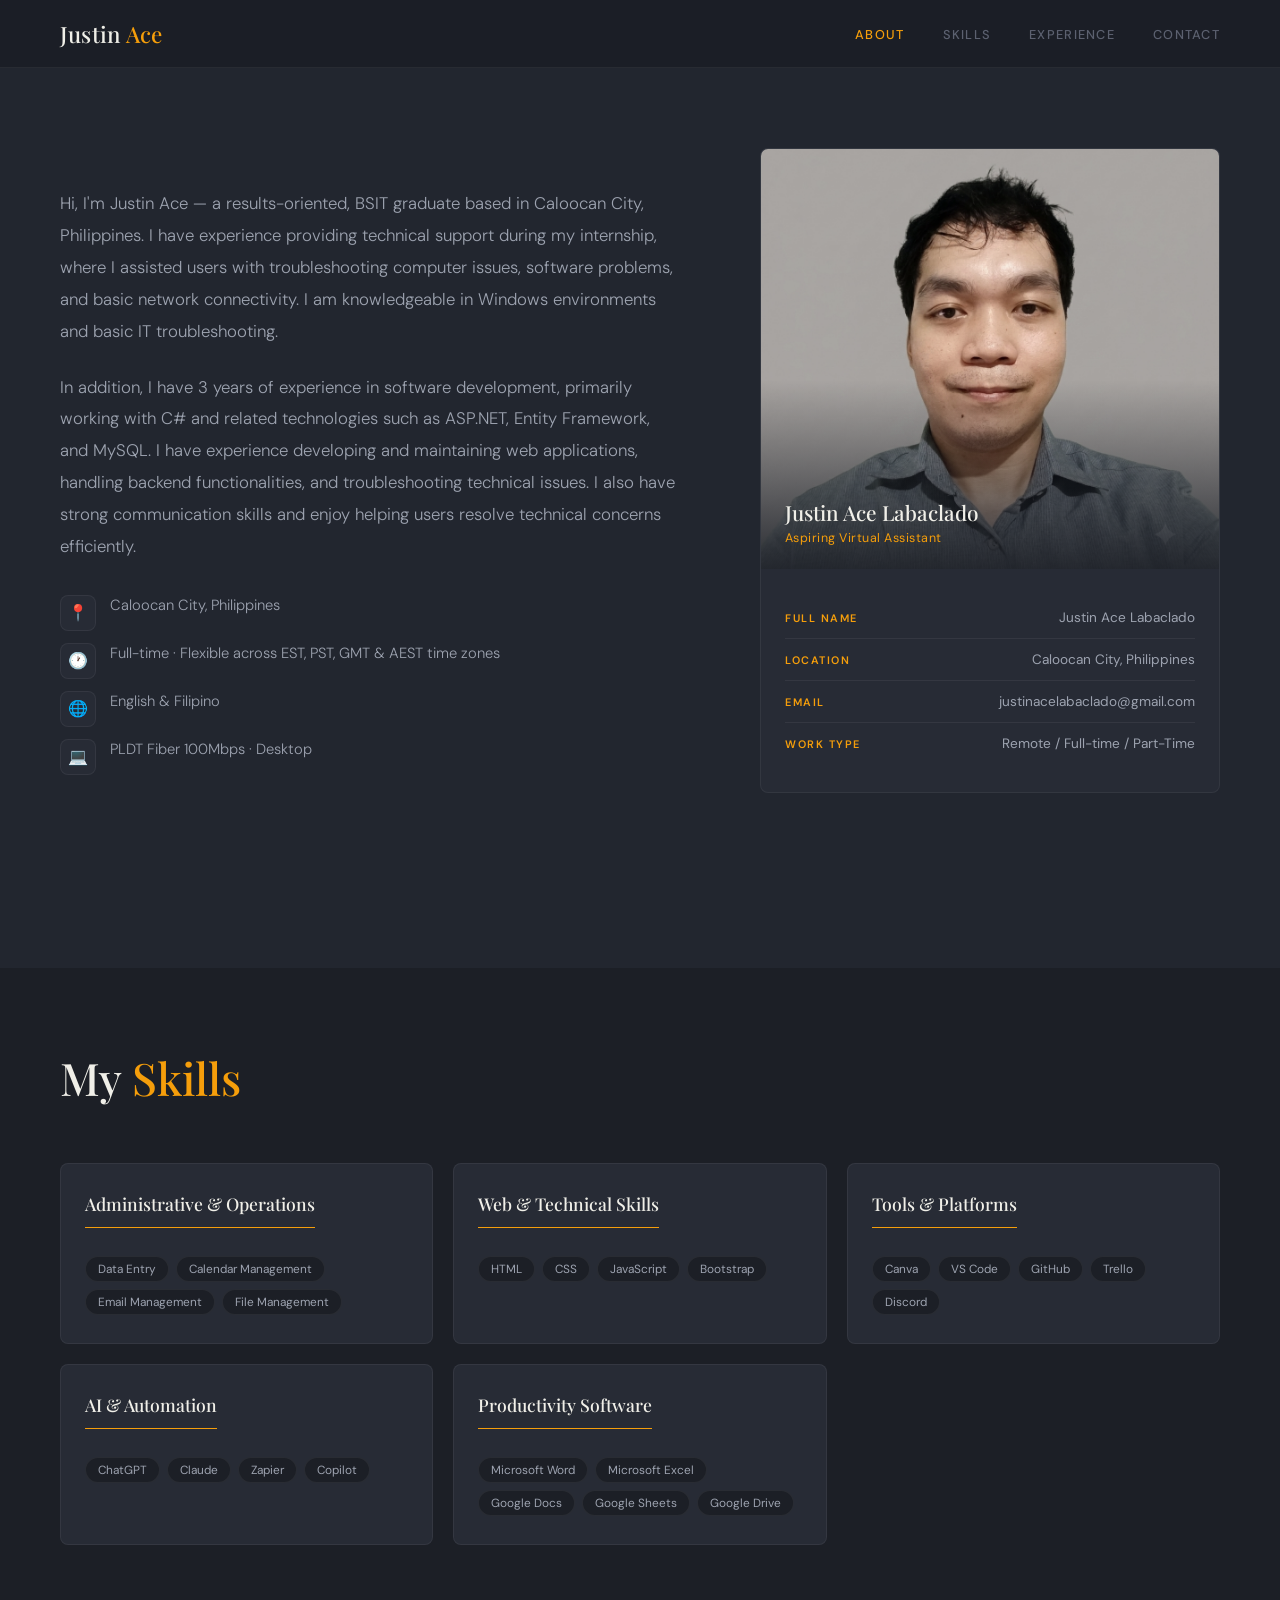
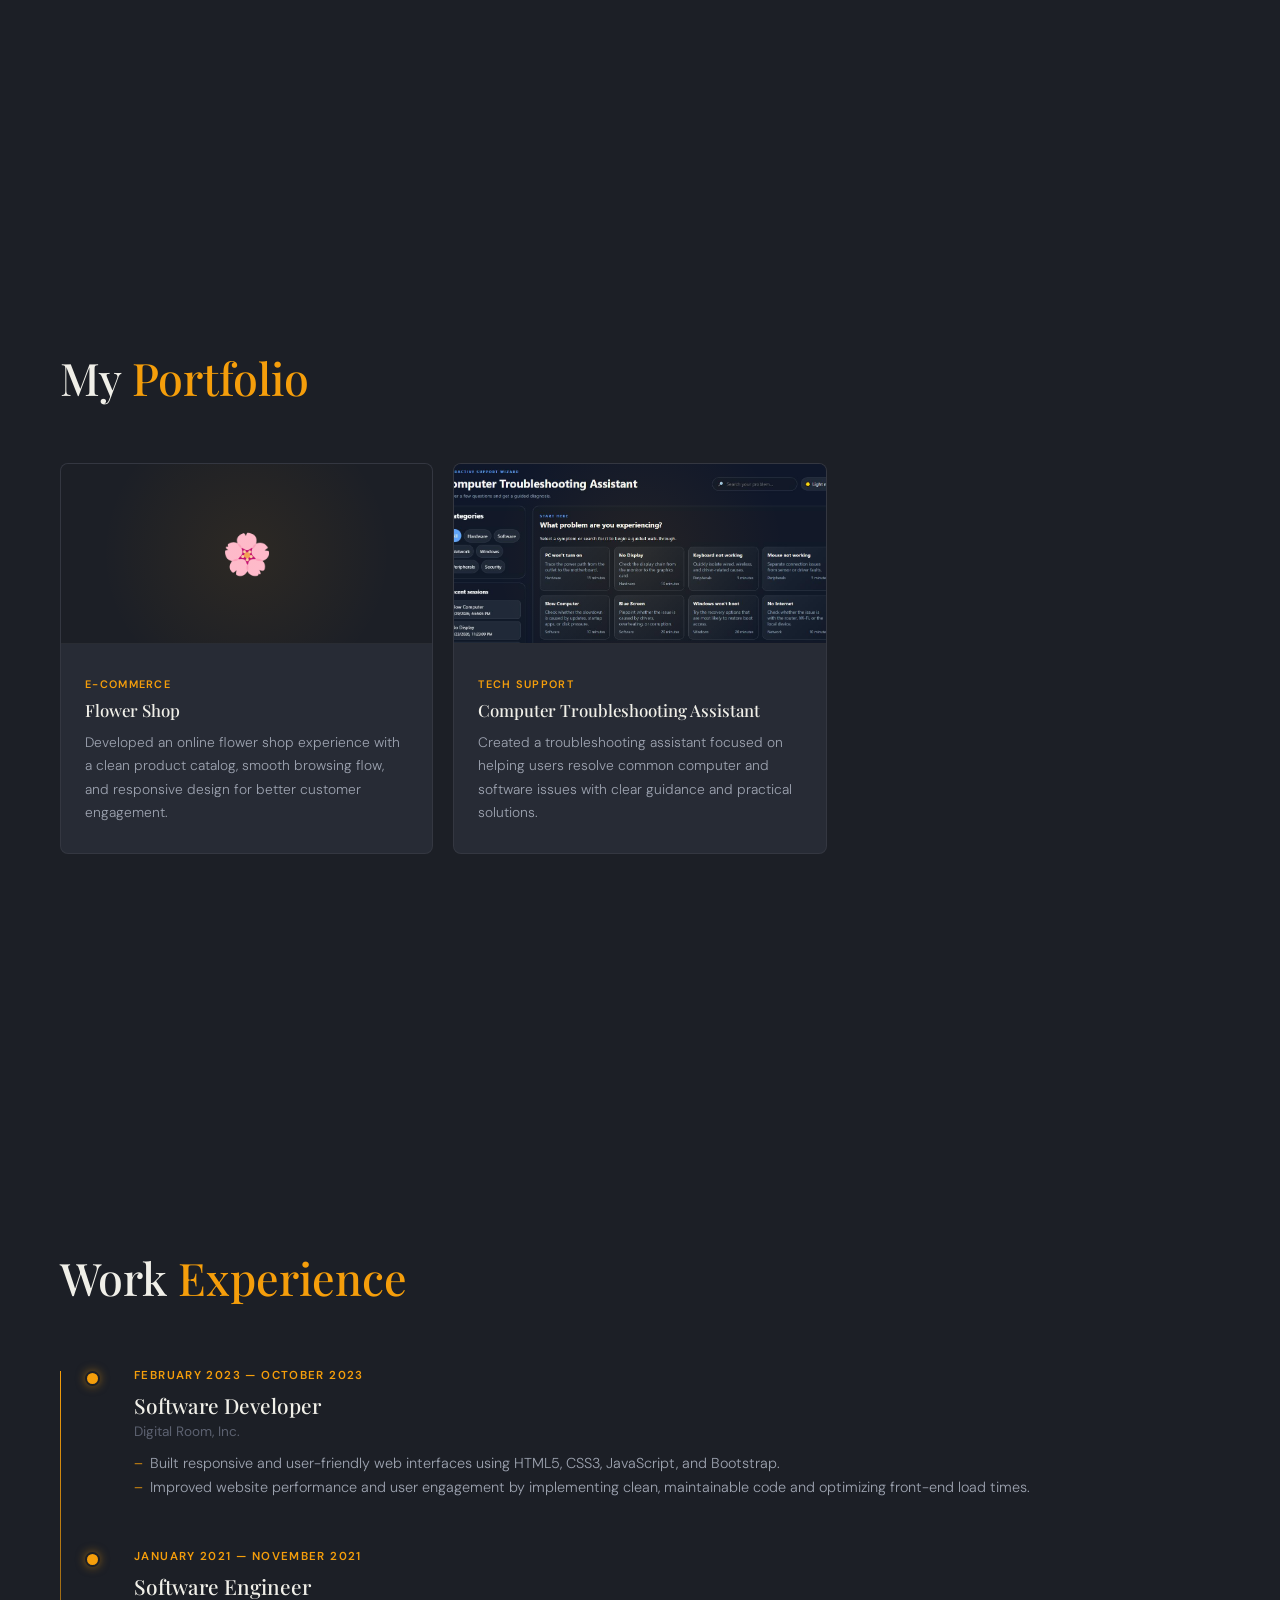
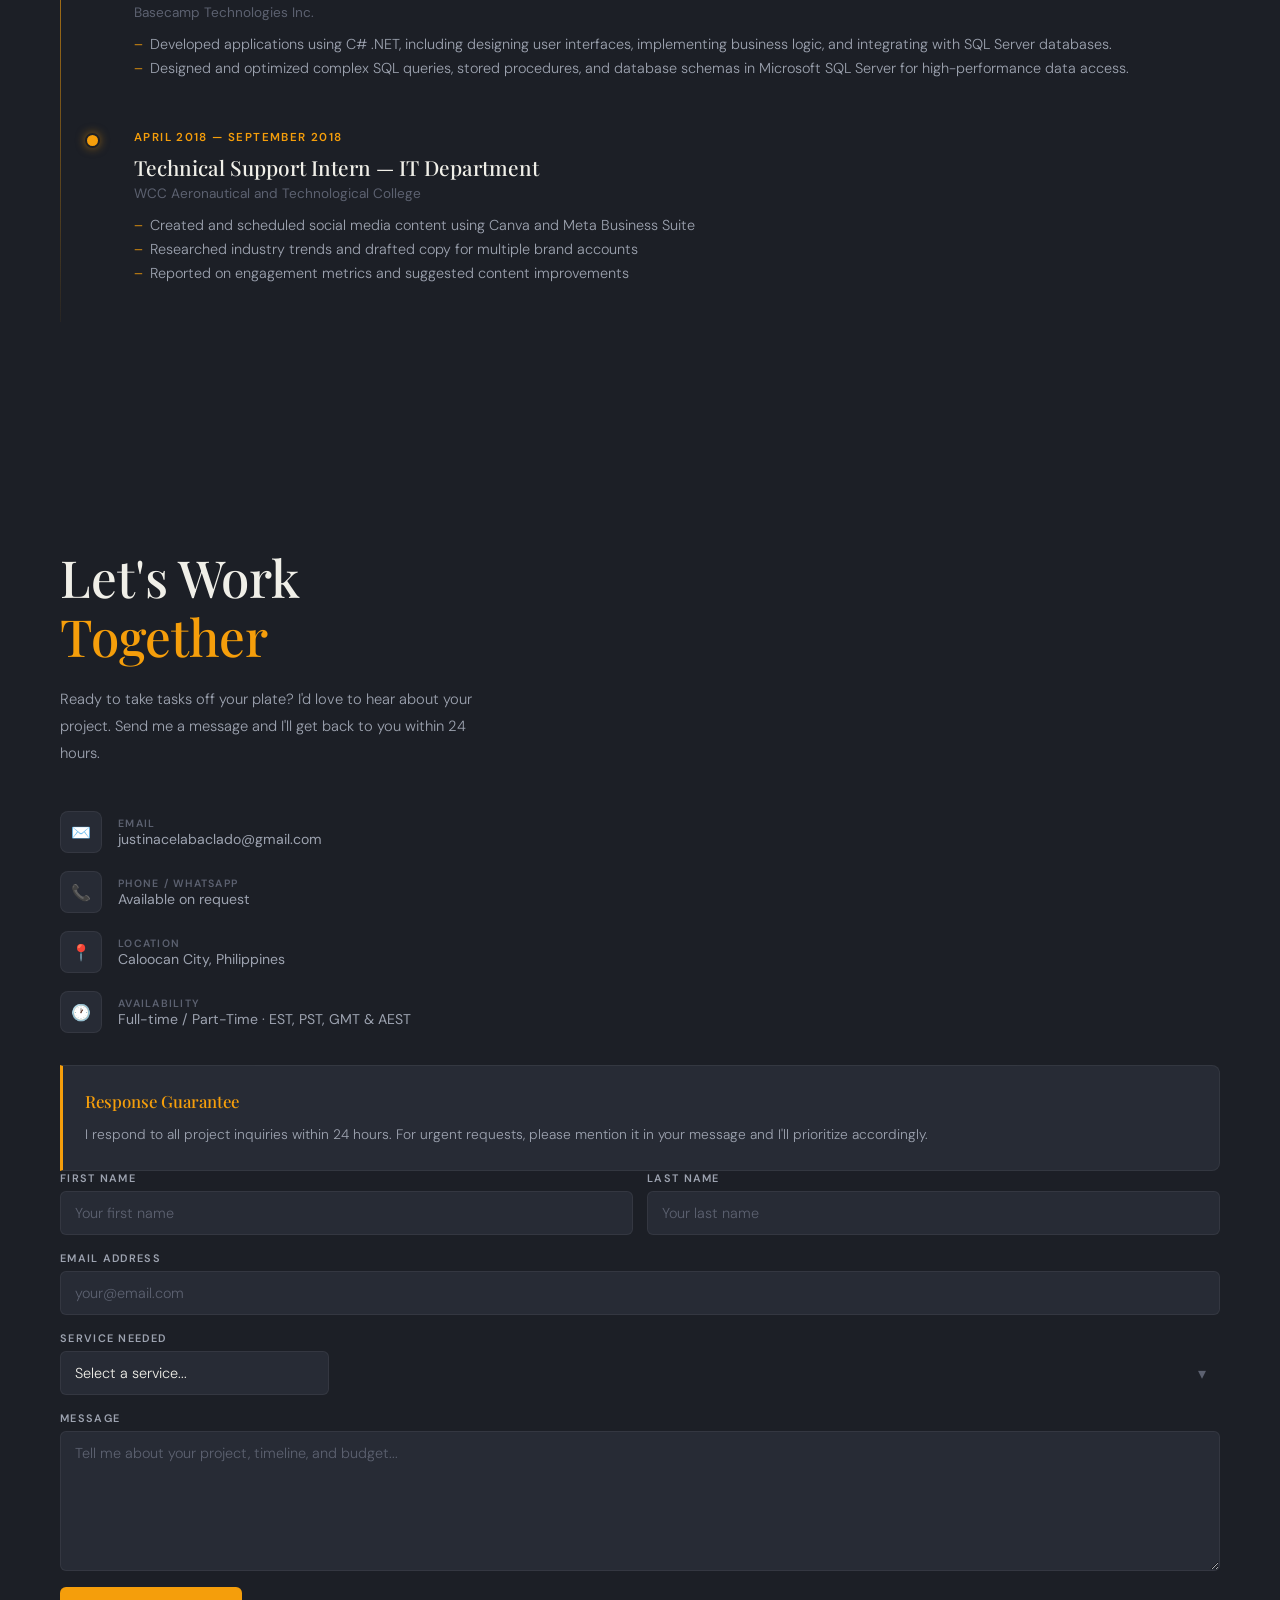
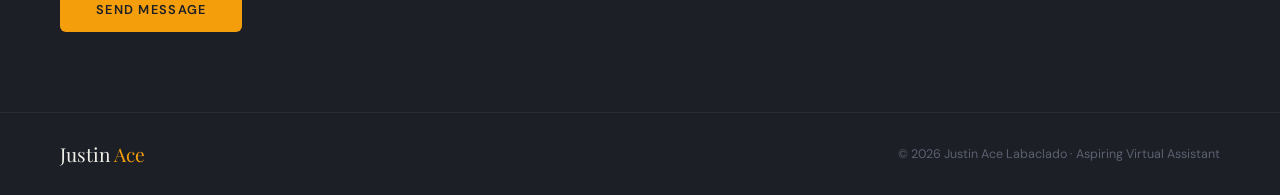
==== index.html @ ae2eb675 "Update portfolio links in index.html" ====
<!DOCTYPE html>
<html lang="en">
<head>
<meta charset="UTF-8">
<meta name="viewport" content="width=device-width, initial-scale=1.0">
<title>Justin Ace Labaclado — Aspiring Virtual Assistant</title>
<link href="https://fonts.googleapis.com/css2?family=DM+Sans:wght@300;400;500;600&family=Playfair+Display:wght@400;500;600&display=swap" rel="stylesheet">
  <link rel="stylesheet" href="assets/css/variables.css">
  <link rel="stylesheet" href="assets/css/base.css">
  <link rel="stylesheet" href="assets/css/layout.css">
  <link rel="stylesheet" href="assets/css/components.css">
  <link rel="stylesheet" href="assets/css/utilities.css">
  <link rel="icon" type="image/png" href="assets/images/favicon.png">
</head>
<body>

<!-- NAV -->
<nav>
  <a class="nav-logo" href="#about">Justin <span>Ace</span></a>
  <ul class="nav-links">
    <li><a href="#about" class="active">About</a></li>
    <li><a href="#skills">Skills</a></li>
    <!--<li><a href="#portfolio">Portfolio</a></li>-->
    <li><a href="#experience">Experience</a></li>
    <li><a href="#contact">Contact</a></li>
  </ul>
</nav>

<!-- ABOUT -->
<section id="about">
  <div class="about-text">
    <p class="fade-up">Hi, I'm Justin Ace — a results-oriented, BSIT graduate based in Caloocan City, Philippines. I have experience providing technical support during my internship, where I assisted users with troubleshooting computer issues, software problems, and basic network connectivity. I am knowledgeable in Windows environments and basic IT troubleshooting.</p>
    <p class="fade-up">In addition, I have 3 years of experience in software development, primarily working with C# and related technologies such as ASP.NET, Entity Framework, and MySQL. I have experience developing and maintaining web applications, handling backend functionalities, and troubleshooting technical issues. I also have strong communication skills and enjoy helping users resolve technical concerns efficiently.</p>
    <ul class="about-bullets fade-up">
      <li>
        <span class="bullet-icon">📍</span>
        <span>Caloocan City, Philippines</span>
      </li>
      <li>
        <span class="bullet-icon">🕐</span>
        <span>Full-time · Flexible across EST, PST, GMT & AEST time zones</span>
      </li>
      <li>
        <span class="bullet-icon">🌐</span>
        <span>English & Filipino</span>
      </li>
      <li>
        <span class="bullet-icon">💻</span>
        <span>PLDT Fiber 100Mbps · Desktop</span>
      </li>
    </ul>
  </div>

  <div class="about-right fade-up">
    <div class="profile-card">
      <img src="./assets/images/justin_pfp.png" alt="Justin Ace Labaclado" />
      <div class="profile-card-label">
        <h3>Justin Ace Labaclado</h3>
        <span>Aspiring Virtual Assistant</span>
      </div>
    </div>
    <div class="info-card">
      <div class="info-row">
        <span class="info-label">Full Name</span>
        <span class="info-value">Justin Ace Labaclado</span>
      </div>
      <div class="info-row">
        <span class="info-label">Location</span>
        <span class="info-value">Caloocan City, Philippines</span>
      </div>
      <div class="info-row">
        <span class="info-label">Email</span>
        <span class="info-value">justinacelabaclado@gmail.com</span>
      </div>
      <!--
      <div class="info-row">
        <span class="info-label">LinkedIn</span>
        <span class="info-value">linkedin.com/in/justin-ace-labaclado-62a971202</span>
      </div>
      -->
      <div class="info-row">
        <span class="info-label">Work Type</span>
        <span class="info-value">Remote / Full-time / Part-Time</span>
      </div>
    </div>
  </div>
</section>

<!-- SKILLS -->
<section id="skills">
  <h2 class="section-title">My <span>Skills</span></h2>
  <div class="skills-grid">
    <div class="skill-card">
      <h4>Administrative & Operations</h4>
      <div class="skill-tags">
        <span class="skill-tag">Data Entry</span>
        <span class="skill-tag">Calendar Management</span>
        <span class="skill-tag">Email Management</span>
        <span class="skill-tag">File Management</span>
      </div>
    </div>
    <div class="skill-card">
      <h4>Web & Technical Skills</h4>
      <div class="skill-tags">
        <span class="skill-tag">HTML</span>
        <span class="skill-tag">CSS</span>
        <span class="skill-tag">JavaScript</span>
        <span class="skill-tag">Bootstrap</span>
      </div>
    </div>
    <div class="skill-card">
      <h4>Tools & Platforms</h4>
      <div class="skill-tags">
        <span class="skill-tag">Canva</span>
        <span class="skill-tag">VS Code</span>
        <span class="skill-tag">GitHub</span>
        <span class="skill-tag">Trello</span>
        <span class="skill-tag">Discord</span>
      </div>
    </div>
    <div class="skill-card">
      <h4>AI & Automation</h4>
      <div class="skill-tags">
        <span class="skill-tag">ChatGPT</span>
        <span class="skill-tag">Claude</span>
        <span class="skill-tag">Zapier</span>
        <span class="skill-tag">Copilot</span>
      </div>
    </div>
    <div class="skill-card">
      <h4>Productivity Software</h4>
      <div class="skill-tags">
        <span class="skill-tag">Microsoft Word</span>
        <span class="skill-tag">Microsoft Excel</span>
        <span class="skill-tag">Google Docs</span>
        <span class="skill-tag">Google Sheets</span>
        <span class="skill-tag">Google Drive</span>
      </div>
    </div>
    <!--
    <div class="skill-card">
      <h4>Communication</h4>
      <div class="skill-tags">
        <span class="skill-tag">English (Fluent)</span>
        <span class="skill-tag">Filipino (Native)</span>
        <span class="skill-tag">Cross-timezone Coordination</span>
        <span class="skill-tag">Client Relations</span>
      </div>
    </div>
    <div class="skill-card">
      <h4>Project Support</h4>
      <div class="skill-tags">
        <span class="skill-tag">Task Management</span>
        <span class="skill-tag">Research</span>
        <span class="skill-tag">Report Preparation</span>
        <span class="skill-tag">Process Documentation</span>
      </div>
    </div>
    -->
  </div>
</section>

<section id="portfolio">
  <h2 class="section-title">My <span>Portfolio</span></h2>
  <div class="portfolio-grid">
    <a href="https://bloomstudio.netlify.app/" style="text-decoration: none; color: inherit; display: block;">
      <div class="portfolio-card">
        <div class="portfolio-img">🌸</div>
        <div class="portfolio-body">
          <div class="portfolio-tag">E-commerce</div>
          <h4>Flower Shop</h4>
          <p>Developed an online flower shop experience with a clean product catalog, smooth browsing flow, and responsive design for better customer engagement.</p>
        </div>
      </div>
    </a>
    <a href="https://techsupportwizard.netlify.app/" style="text-decoration: none; color: inherit; display: block;">
      <div class="portfolio-card">
        <div class="portfolio-img">
          <img src="./assets/images/techsuppwizard_img.JPG" alt="Computer Troubleshooting Assistant preview" />
        </div>
        <div class="portfolio-body">
          <div class="portfolio-tag">Tech Support</div>
          <h4>Computer Troubleshooting Assistant</h4>
          <p>Created a troubleshooting assistant focused on helping users resolve common computer and software issues with clear guidance and practical solutions.</p>
        </div>
      </div>
    </a>
  </div>
</section>

<!-- EXPERIENCE -->
<section id="experience">
  <h2 class="section-title">Work <span>Experience</span></h2>
  <div class="timeline">
    <div class="timeline-item">
      <div class="timeline-date">February 2023 — October 2023</div>
      <h3>Software Developer</h3>
      <div class="timeline-company">Digital Room, Inc.</div>
      <ul>
        <li>Built responsive and user-friendly web interfaces using HTML5, CSS3, JavaScript, and Bootstrap.</li>
        <li>Improved website performance and user engagement by implementing clean, maintainable code and optimizing front-end load times. </li>
      </ul>
    </div>
    <div class="timeline-item">
      <div class="timeline-date">January 2021 — November 2021</div>
      <h3>Software Engineer</h3>
      <div class="timeline-company">Basecamp Technologies Inc.</div>
      <ul>
        <li>Developed applications using C# .NET, including designing user interfaces, implementing business logic, and integrating with SQL Server databases. </li>
        <li>Designed and optimized complex SQL queries, stored procedures, and database schemas in Microsoft SQL Server for high-performance data access.</li>
      </ul>
    </div>
    <div class="timeline-item">
      <div class="timeline-date">April 2018 — September 2018</div>
      <h3>Technical Support Intern — IT Department</h3>
      <div class="timeline-company">WCC Aeronautical and Technological College</div>
      <ul>
        <li>Created and scheduled social media content using Canva and Meta Business Suite</li>
        <li>Researched industry trends and drafted copy for multiple brand accounts</li>
        <li>Reported on engagement metrics and suggested content improvements</li>
      </ul>
    </div>
  </div>
</section>

<!-- CONTACT -->
<section id="contact">
  <div class="contact-layout">
    <div>
      <h2 class="contact-title">Let's Work<br><span>Together</span></h2>
      <p class="contact-subtitle">Ready to take tasks off your plate? I'd love to hear about your project. Send me a message and I'll get back to you within 24 hours.</p>

      <div class="contact-info-list">
        <div class="contact-info-item">
          <div class="contact-icon">✉️</div>
          <div>
            <div class="ci-label">Email</div>
            <div class="ci-value">justinacelabaclado@gmail.com</div>
          </div>
        </div>
        <div class="contact-info-item">
          <div class="contact-icon">📞</div>
          <div>
            <div class="ci-label">Phone / WhatsApp</div>
            <div class="ci-value">Available on request</div>
          </div>
        </div>
        <div class="contact-info-item">
          <div class="contact-icon">📍</div>
          <div>
            <div class="ci-label">Location</div>
            <div class="ci-value">Caloocan City, Philippines</div>
          </div>
        </div>
        <div class="contact-info-item">
          <div class="contact-icon">🕐</div>
          <div>
            <div class="ci-label">Availability</div>
            <div class="ci-value">Full-time / Part-Time · EST, PST, GMT & AEST</div>
          </div>
        </div>
        <!-- 
        <div class="contact-info-item">
          <div class="contact-icon">💼</div>
          <div>
            <div class="ci-label">LinkedIn</div>
            <div class="ci-value">linkedin.com/in/justin-ace-labaclado-62a971202</div>
          </div>
        </div>
        -->
      </div>

      <div class="guarantee-box">
        <h4>Response Guarantee</h4>
        <p>I respond to all project inquiries within 24 hours. For urgent requests, please mention it in your message and I'll prioritize accordingly.</p>
      </div>
    </div>

    <div class="contact-form">
      <div class="form-row">
        <div class="form-group">
          <label>First Name</label>
          <input type="text" placeholder="Your first name">
        </div>
        <div class="form-group">
          <label>Last Name</label>
          <input type="text" placeholder="Your last name">
        </div>
      </div>
      <div class="form-group">
        <label>Email Address</label>
        <input type="email" placeholder="your@email.com">
      </div>
      <div class="form-group">
        <label>Service Needed</label>
        <div class="select-wrap">
          <select>
            <option value="">Select a service...</option>
            <option>Calendar & Scheduling Management</option>
            <option>Email & Inbox Management</option>
            <option>Social Media Management</option>
            <option>Workflow Automation</option>
            <option>CRM Management</option>
            <option>General Virtual Assistance</option>
          </select>
        </div>
      </div>
      <div class="form-group">
        <label>Message</label>
        <textarea placeholder="Tell me about your project, timeline, and budget..."></textarea>
      </div>
      <button class="btn-send">Send Message</button>
    </div>
  </div>
</section>

<footer>
  <span class="logo">Justin <span>Ace</span></span>
  <p>© 2026 Justin Ace Labaclado · Aspiring Virtual Assistant</p>
</footer>

<script>
  // Active nav highlight on scroll
  const sections = document.querySelectorAll('section');
  const navLinks = document.querySelectorAll('.nav-links a');

  window.addEventListener('scroll', () => {
    let current = '';
    sections.forEach(s => {
      if (window.scrollY >= s.offsetTop - 100) current = s.getAttribute('id');
    });
    navLinks.forEach(a => {
      a.classList.remove('active');
      if (a.getAttribute('href') === '#' + current) a.classList.add('active');
    });
  });
</script>

</body>
</html>
---- assets/css/variables.css ----
:root {
  --bg-deep:    #1c1f26;
  --bg-mid:     #22262f;
  --bg-card:    #272b35;
  --bg-card2:   #2d3240;
  --slate:      #3a3f4e;
  --amber:      #f59e0b;
  --amber-dim:  #d97706;
  --amber-soft: rgba(245,158,11,0.12);
  --amber-glow: rgba(245,158,11,0.08);
  --text-white: #f0efe8;
  --text-mid:   #9da3b0;
  --text-light: #5c6170;
  --border:     rgba(245,158,11,0.14);
  --border-mid: rgba(255,255,255,0.06);
}
---- assets/css/base.css ----
* { margin: 0; padding: 0; box-sizing: border-box; }
html { scroll-behavior: smooth; }

body {
  font-family: 'DM Sans', sans-serif;
  background: var(--bg-deep);
  color: var(--text-white);
  overflow-x: hidden;
}

/* subtle noise texture */
body::before {
  content: '';
  position: fixed; inset: 0;
  background-image: url("data:image/svg+xml,%3Csvg viewBox='0 0 200 200' xmlns='http://www.w3.org/2000/svg'%3E%3Cfilter id='n'%3E%3CfeTurbulence type='fractalNoise' baseFrequency='0.9' numOctaves='4' stitchTiles='stitch'/%3E%3C/filter%3E%3Crect width='100%25' height='100%25' filter='url(%23n)' opacity='0.03'/%3E%3C/svg%3E");
  pointer-events: none; z-index: 0; opacity: 0.4;
}

section, nav, footer { position: relative; z-index: 1; }

/* global section spacing */
section { min-height: 100vh; padding: 80px 60px; }

@media (max-width: 900px) {
  section { padding: 60px 24px; }
}
---- assets/css/layout.css ----
/* NAV */
nav {
  background: rgba(28,31,38,0.95);
  backdrop-filter: blur(20px);
  border-bottom: 1px solid var(--border-mid);
  padding: 0 60px;
  display: flex; align-items: center; justify-content: space-between;
  height: 68px; position: sticky; top: 0; z-index: 100;
}

.nav-logo {
  font-family: 'Playfair Display', serif;
  font-size: 1.4rem; font-weight: 500;
  color: var(--text-white);
  letter-spacing: 0.01em;
  text-decoration: none;
}

.nav-logo span { color: var(--amber); }

.nav-links { display: flex; gap: 38px; list-style: none; }

.nav-links a {
  font-family: 'DM Sans', sans-serif;
  font-size: 0.8rem; font-weight: 500;
  letter-spacing: 0.1em; text-transform: uppercase;
  color: var(--text-light); text-decoration: none;
  transition: color 0.2s;
}

.nav-links a:hover, .nav-links a.active { color: var(--amber); }

/* Section-level layouts */
#about {
  display: grid; grid-template-columns: 1fr 460px;
  gap: 80px; align-items: start;
  background: var(--bg-mid);
}

.skills-grid { display: grid; grid-template-columns: repeat(3, 1fr); gap: 20px; }
.portfolio-grid { display: grid; grid-template-columns: repeat(3, 1fr); gap: 20px; }

/* responsive layout tweaks */
@media (max-width: 900px) {
  nav { padding: 0 24px; }
  #about { grid-template-columns: 1fr; }
  .skills-grid, .portfolio-grid { grid-template-columns: 1fr 1fr; }
  .contact-layout { grid-template-columns: 1fr; gap: 48px; }
}
---- assets/css/components.css ----
/* Typography & titles */
.section-title {
  font-family: 'Playfair Display', serif;
  font-size: 2.8rem; font-weight: 500;
  color: var(--text-white); margin-bottom: 56px;
}

.section-title span { color: var(--amber); }

/* ABOUT */
.about-text { padding-top: 40px; }

.about-text p {
  font-size: 1.05rem; line-height: 1.9;
  color: var(--text-mid); margin-bottom: 24px; font-weight: 300;
}

.about-bullets {
  list-style: none; margin-top: 32px;
  display: flex; flex-direction: column; gap: 12px;
}

.about-bullets li {
  display: flex; align-items: flex-start; gap: 14px;
  font-size: 0.92rem; color: var(--text-mid); font-weight: 300;
}

.bullet-icon {
  width: 36px; height: 36px; flex-shrink: 0;
  background: var(--bg-card); border: 1px solid var(--border-mid);
  border-radius: 8px;
  display: flex; align-items: center; justify-content: center; font-size: 1rem;
}

/* Profile card */
.profile-card {
  background: var(--bg-card); border: 1px solid var(--border-mid);
  border-bottom: none; border-radius: 8px 8px 0 0;
  overflow: hidden; position: relative;
}

.profile-card img {
  width: 100%; height: 420px; object-fit: cover; display: block;
  filter: grayscale(15%) saturate(0.9);
}

.profile-card::after {
  content: ''; position: absolute; inset: 0;
  background: linear-gradient(180deg, transparent 55%, rgba(28,31,38,0.9) 100%);
  pointer-events: none;
}

.profile-card-label {
  position: absolute; bottom: 0; left: 0; right: 0;
  padding: 22px 24px; z-index: 2;
}

.profile-card-label h3 {
  font-family: 'Playfair Display', serif;
  font-size: 1.3rem; font-weight: 500; color: var(--text-white);
}

.profile-card-label span {
  font-size: 0.78rem; color: var(--amber); font-weight: 400; letter-spacing: 0.04em;
}

.info-card {
  background: var(--bg-card); padding: 28px 24px;
  border: 1px solid var(--border-mid); border-top: none;
  border-radius: 0 0 8px 8px;
}

.info-row {
  display: flex; justify-content: space-between; align-items: center;
  padding: 12px 0; border-bottom: 1px solid var(--border-mid); gap: 20px;
}

.info-row:last-child { border-bottom: none; }

.info-label {
  font-size: 0.68rem; font-weight: 600;
  letter-spacing: 0.14em; text-transform: uppercase;
  color: var(--amber); min-width: 90px;
}

.info-value {
  font-size: 0.85rem; color: var(--text-mid);
  font-weight: 400; text-align: right;
}

/* SKILLS */
.skill-card {
  background: var(--bg-card); border: 1px solid var(--border-mid);
  padding: 28px 24px; border-radius: 8px;
  transition: transform 0.25s, box-shadow 0.25s, border-color 0.25s;
}

.skill-card:hover {
  transform: translateY(-5px);
  box-shadow: 0 16px 48px rgba(0,0,0,0.3), 0 0 0 1px rgba(245,158,11,0.2);
  border-color: rgba(245,158,11,0.25);
}

.skill-card h4 {
  font-family: 'Playfair Display', serif;
  font-size: 1.1rem; font-weight: 500;
  color: var(--text-white);
  margin-bottom: 14px; padding-bottom: 12px;
  border-bottom: 1px solid var(--amber); display: inline-block;
}

.skill-tags { display: flex; flex-wrap: wrap; gap: 7px; margin-top: 14px; }

.skill-tag {
  font-size: 0.74rem; background: var(--bg-deep);
  color: var(--text-mid); border: 1px solid var(--border-mid);
  padding: 4px 12px; border-radius: 20px;
  font-weight: 400; transition: border-color 0.2s, color 0.2s;
}

.skill-card:hover .skill-tag { border-color: rgba(245,158,11,0.18); color: var(--text-white); }

/* PORTFOLIO */
.portfolio-card {
  background: var(--bg-card); border: 1px solid var(--border-mid);
  border-radius: 8px; overflow: hidden;
  transition: transform 0.25s, box-shadow 0.25s, border-color 0.25s;
}

.portfolio-card:hover {
  transform: translateY(-5px);
  box-shadow: 0 16px 48px rgba(0,0,0,0.3), 0 0 0 1px rgba(245,158,11,0.2);
  border-color: rgba(245,158,11,0.2);
}

.portfolio-img {
  width: 100%; height: 180px; background: var(--bg-deep);
  display: flex; align-items: center; justify-content: center;
  font-size: 2.5rem; border-bottom: 1px solid var(--border-mid);
  position: relative; overflow: hidden;
}

.portfolio-img img {
  width: 100%; height: 100%; object-fit: cover; display: block;
}

.portfolio-img::after {
  content: ''; position: absolute; inset: 0;
  background: radial-gradient(circle at center, var(--amber-glow) 0%, transparent 70%);
}

.portfolio-body { padding: 28px 24px; }

.portfolio-tag {
  font-size: 0.68rem; font-weight: 600;
  letter-spacing: 0.12em; text-transform: uppercase;
  color: var(--amber); margin-bottom: 8px;
}

.portfolio-body h4 {
  font-family: 'Playfair Display', serif;
  font-size: 1.05rem; font-weight: 500;
  color: var(--text-white); margin-bottom: 10px;
}

.portfolio-body p {
  font-size: 0.86rem; color: var(--text-mid); line-height: 1.7; font-weight: 300;
}

/* EXPERIENCE / TIMELINE */
.timeline {
  display: flex; flex-direction: column; gap: 0;
  position: relative; padding-left: 30px;
}

.timeline::before {
  content: ''; position: absolute; left: 0; top: 8px; bottom: 8px;
  width: 1px;
  background: linear-gradient(to bottom, var(--amber), rgba(245,158,11,0.05));
}

.timeline-item { position: relative; padding: 0 0 48px 44px; }

.timeline-item::before {
  content: ''; position: absolute; left: -5px; top: 8px;
  width: 11px; height: 11px; border-radius: 50%;
  background: var(--amber); border: 2px solid var(--bg-deep);
  box-shadow: 0 0 10px rgba(245,158,11,0.5);
}

.timeline-date {
  font-size: 0.72rem; font-weight: 600;
  letter-spacing: 0.12em; text-transform: uppercase;
  color: var(--amber); margin-bottom: 8px;
}

.timeline-item h3 {
  font-family: 'Playfair Display', serif;
  font-size: 1.3rem; font-weight: 500;
  color: var(--text-white); margin-bottom: 4px;
}

.timeline-company {
  font-size: 0.85rem; color: var(--text-light); margin-bottom: 14px;
}

.timeline-item ul { list-style: none; display: flex; flex-direction: column; gap: 6px; }

.timeline-item ul li {
  font-size: 0.9rem; color: var(--text-mid);
  font-weight: 300; padding-left: 16px; position: relative;
}

.timeline-item ul li::before {
  content: '–'; position: absolute; left: 0;
  color: var(--amber); font-size: 0.9rem;
}

/* CONTACT */
.contact-title {
  font-family: 'Playfair Display', serif;
  font-size: 3.2rem; font-weight: 500;
  color: var(--text-white); line-height: 1.15; margin-bottom: 20px;
}

.contact-title span { color: var(--amber); }

.contact-subtitle {
  font-size: 0.92rem; color: var(--text-mid);
  line-height: 1.85; font-weight: 300; margin-bottom: 44px; max-width: 440px;
}

.contact-info-list { display: flex; flex-direction: column; gap: 18px; margin-bottom: 32px; }

.contact-info-item { display: flex; align-items: center; gap: 16px; }

.contact-icon {
  width: 42px; height: 42px; background: var(--bg-card);
  border: 1px solid var(--border-mid); border-radius: 8px;
  display: flex; align-items: center; justify-content: center;
  font-size: 1rem; flex-shrink: 0;
}

.contact-info-item .ci-label {
  font-size: 0.66rem; font-weight: 600;
  letter-spacing: 0.12em; text-transform: uppercase; color: var(--text-light);
}

.contact-info-item .ci-value {
  font-size: 0.88rem; color: var(--text-mid); font-weight: 400;
}

.guarantee-box {
  background: var(--bg-card); border: 1px solid var(--border-mid);
  border-left: 3px solid var(--amber);
  padding: 24px 24px 24px 22px; border-radius: 0 8px 8px 0; margin-top: 8px;
}

.guarantee-box h4 {
  font-family: 'Playfair Display', serif;
  font-size: 1.05rem; font-weight: 500;
  color: var(--amber); margin-bottom: 10px;
}

.guarantee-box p {
  font-size: 0.86rem; color: var(--text-mid); line-height: 1.75; font-weight: 300;
}

/* FORM */
.contact-form { display: flex; flex-direction: column; gap: 16px; }

.form-row { display: grid; grid-template-columns: 1fr 1fr; gap: 14px; }

.form-group { display: flex; flex-direction: column; gap: 6px; }

.form-group label {
  font-size: 0.68rem; font-weight: 600;
  letter-spacing: 0.12em; text-transform: uppercase; color: var(--text-mid);
}

.form-group input,
.form-group select,
.form-group textarea {
  font-family: 'DM Sans', sans-serif;
  font-size: 0.9rem; font-weight: 300;
  color: var(--text-white); background: var(--bg-card);
  border: 1px solid var(--border-mid); border-radius: 6px;
  padding: 12px 14px; outline: none;
  transition: border-color 0.2s, box-shadow 0.2s; appearance: none;
}

.form-group input:focus,
.form-group select:focus,
.form-group textarea:focus {
  border-color: var(--amber);
  box-shadow: 0 0 0 3px var(--amber-soft);
}

.form-group input::placeholder, .form-group textarea::placeholder { color: var(--text-light); }

.form-group select option { background: var(--bg-card); }

.form-group textarea { resize: vertical; min-height: 140px; }

.select-wrap { position: relative; }

.select-wrap::after {
  content: '▾'; position: absolute; right: 14px; top: 50%;
  transform: translateY(-50%); color: var(--text-light); pointer-events: none;
}

.btn-send {
  background: var(--amber); color: var(--bg-deep);
  border: none; padding: 14px 36px;
  font-family: 'DM Sans', sans-serif;
  font-size: 0.8rem; font-weight: 600;
  letter-spacing: 0.1em; text-transform: uppercase;
  cursor: pointer; border-radius: 6px; align-self: flex-start;
  transition: background 0.2s, box-shadow 0.2s;
}

.btn-send:hover {
  background: var(--amber-dim);
  box-shadow: 0 6px 24px rgba(245,158,11,0.3);
}

/* FOOTER */
footer {
  background: var(--bg-deep); border-top: 1px solid var(--border-mid);
  padding: 28px 60px;
  display: flex; justify-content: space-between; align-items: center;
}

footer .logo {
  font-family: 'Playfair Display', serif;
  font-size: 1.2rem; color: var(--text-white);
}

footer .logo span { color: var(--amber); }

footer p { font-size: 0.78rem; color: var(--text-light); }

@media (max-width: 900px) {
  footer { padding: 24px; flex-direction: column; gap: 10px; text-align: center; }
}
---- assets/css/utilities.css ----
/* Small helpers, utilities and animations */
.fade-up { opacity: 0; animation: fadeUp 0.65s ease forwards; }
.fade-up:nth-child(1) { animation-delay: 0.1s; }
.fade-up:nth-child(2) { animation-delay: 0.25s; }
.fade-up:nth-child(3) { animation-delay: 0.4s; }
.fade-up:nth-child(4) { animation-delay: 0.55s; }

@keyframes fadeUp {
  from { opacity: 0; transform: translateY(22px); }
  to   { opacity: 1; transform: translateY(0); }
}

/* utility typography */
.info-label, .portfolio-tag, .timeline-date { display: inline-block; }

/* preserve some small layout utilities that are reused */
.btn { padding: 8px 12px; border-radius: 6px; }
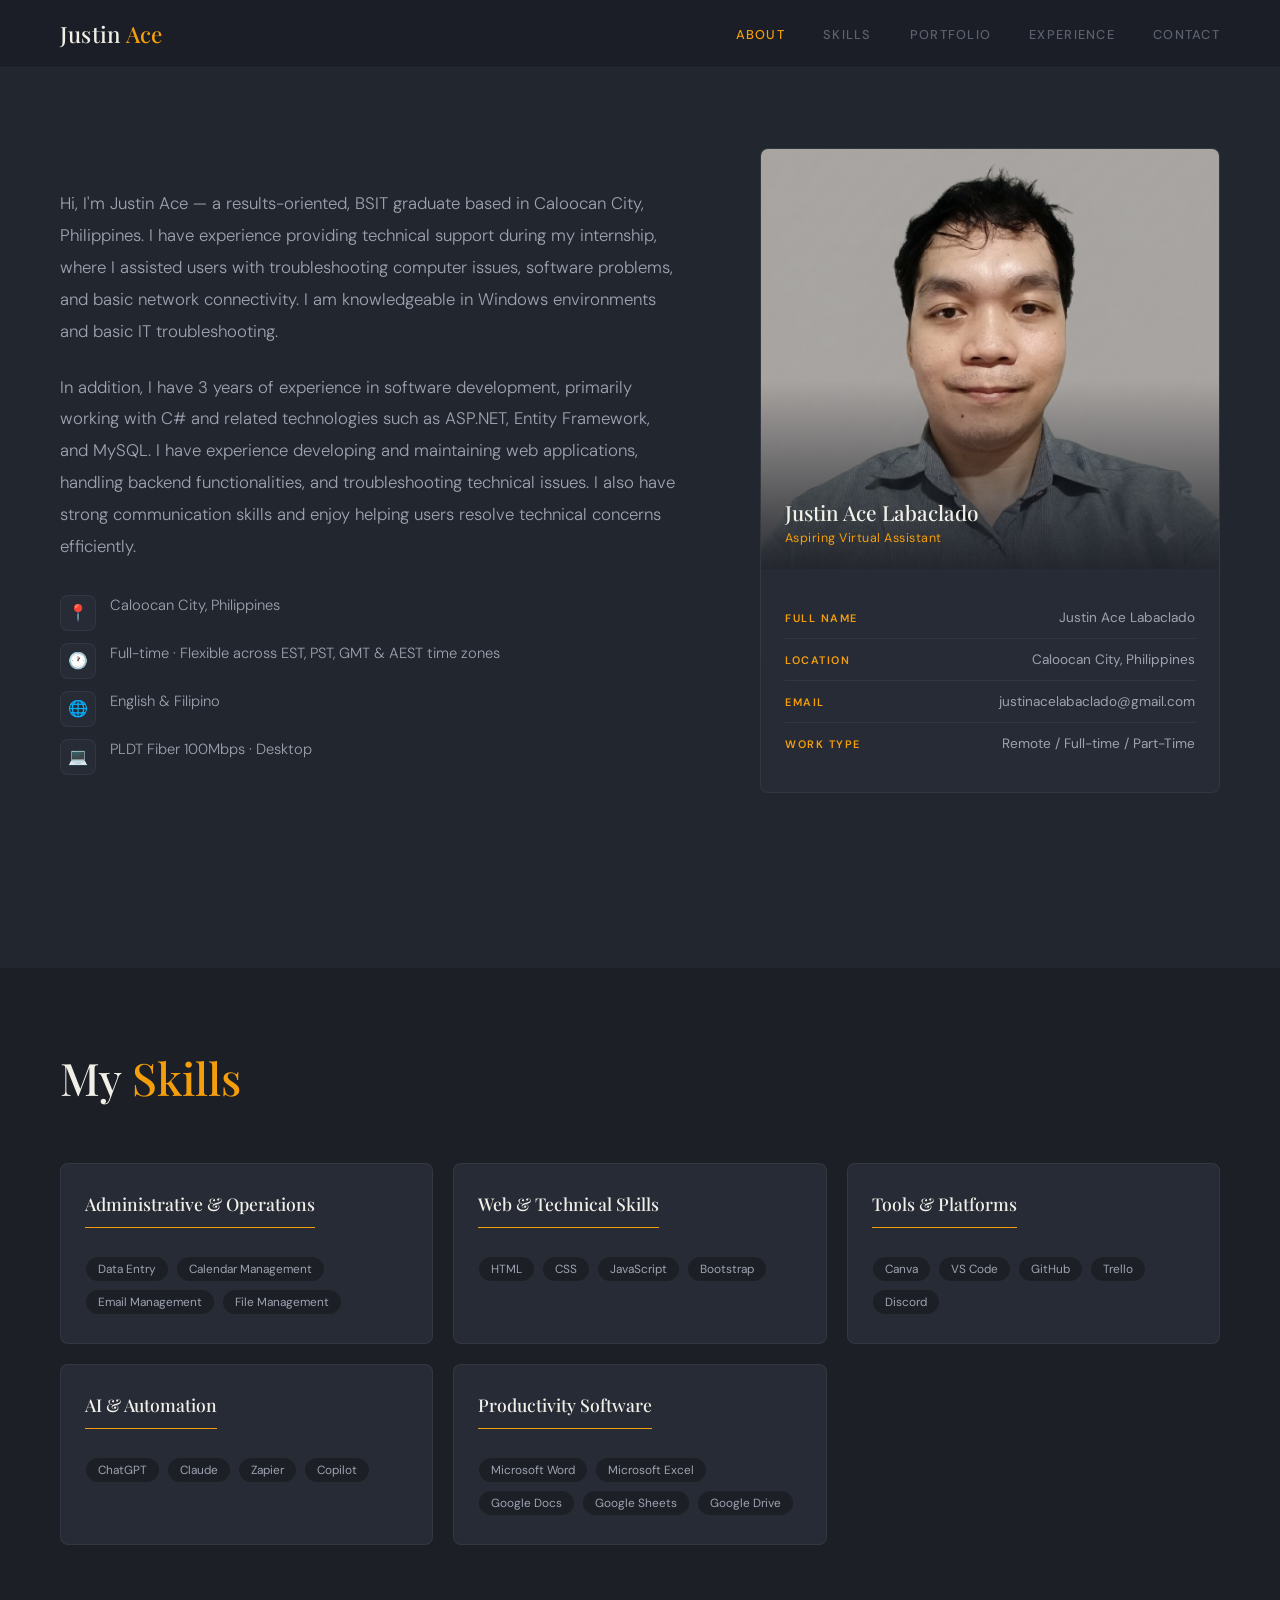
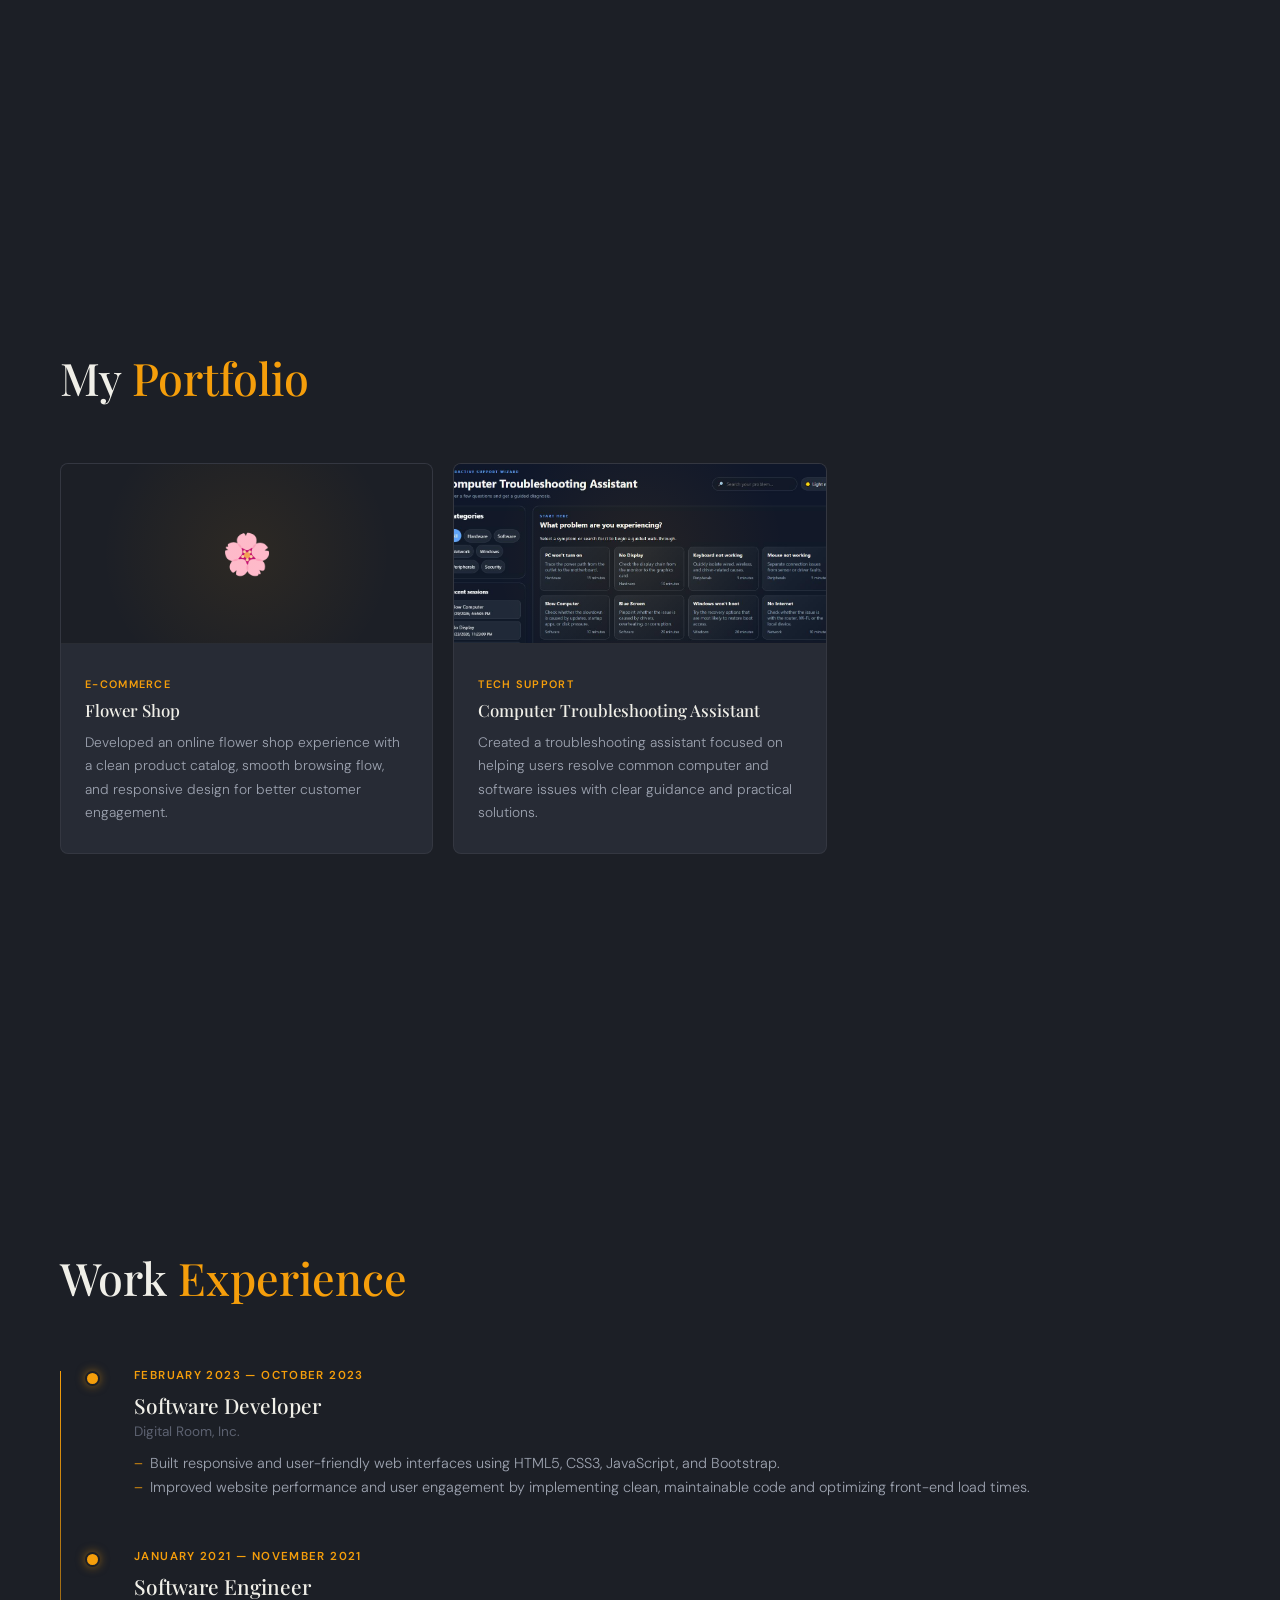
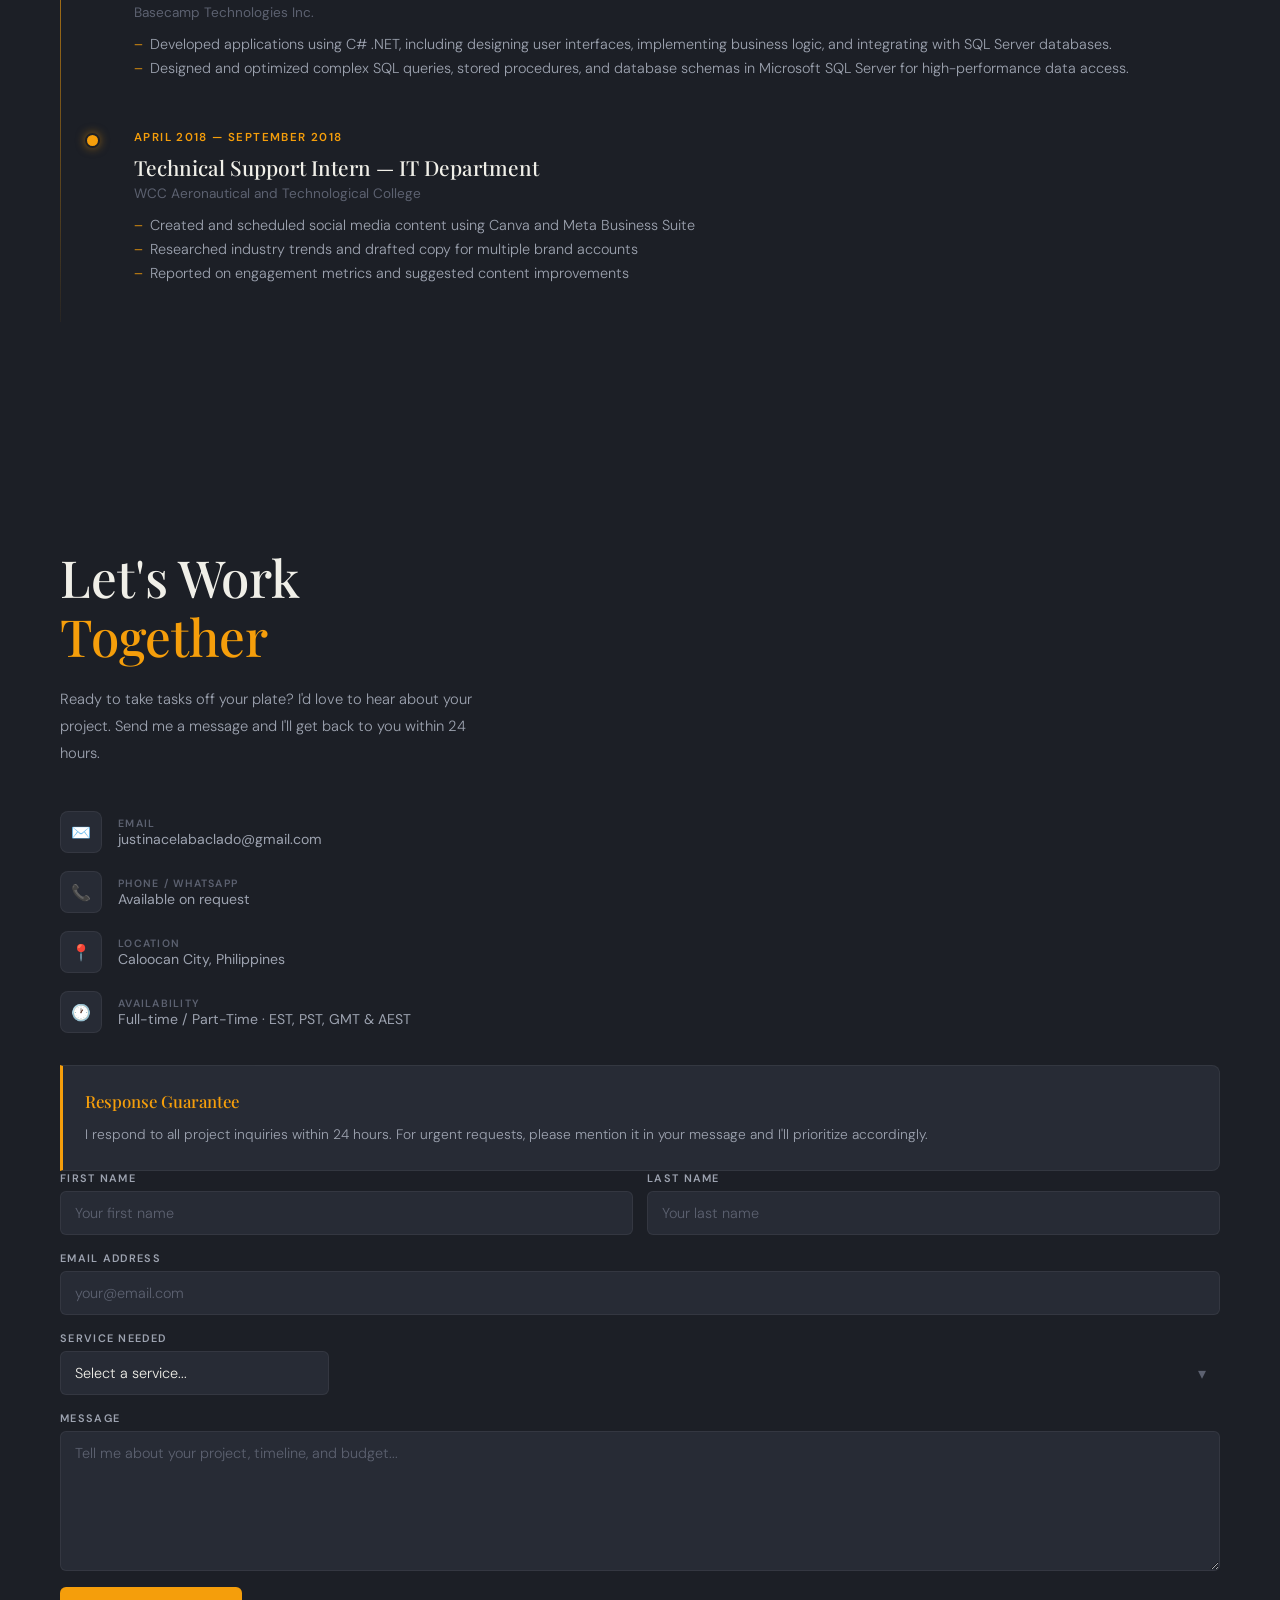
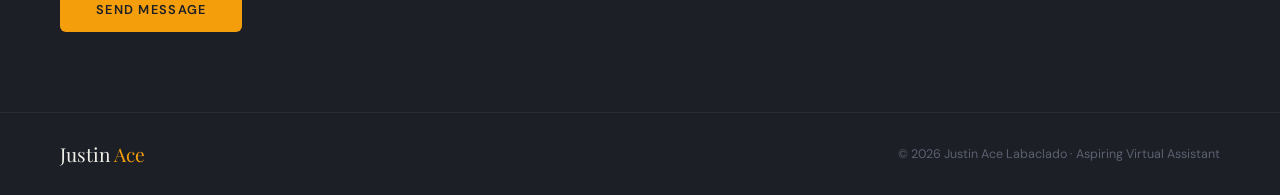
==== commit 422ad2f7: "Restore Portfolio link in navigation" ====
--- a/index.html
+++ b/index.html
@@ -20,7 +20,7 @@
   <ul class="nav-links">
     <li><a href="#about" class="active">About</a></li>
     <li><a href="#skills">Skills</a></li>
-    <!--<li><a href="#portfolio">Portfolio</a></li>-->
+    <li><a href="#portfolio">Portfolio</a></li>
     <li><a href="#experience">Experience</a></li>
     <li><a href="#contact">Contact</a></li>
   </ul>
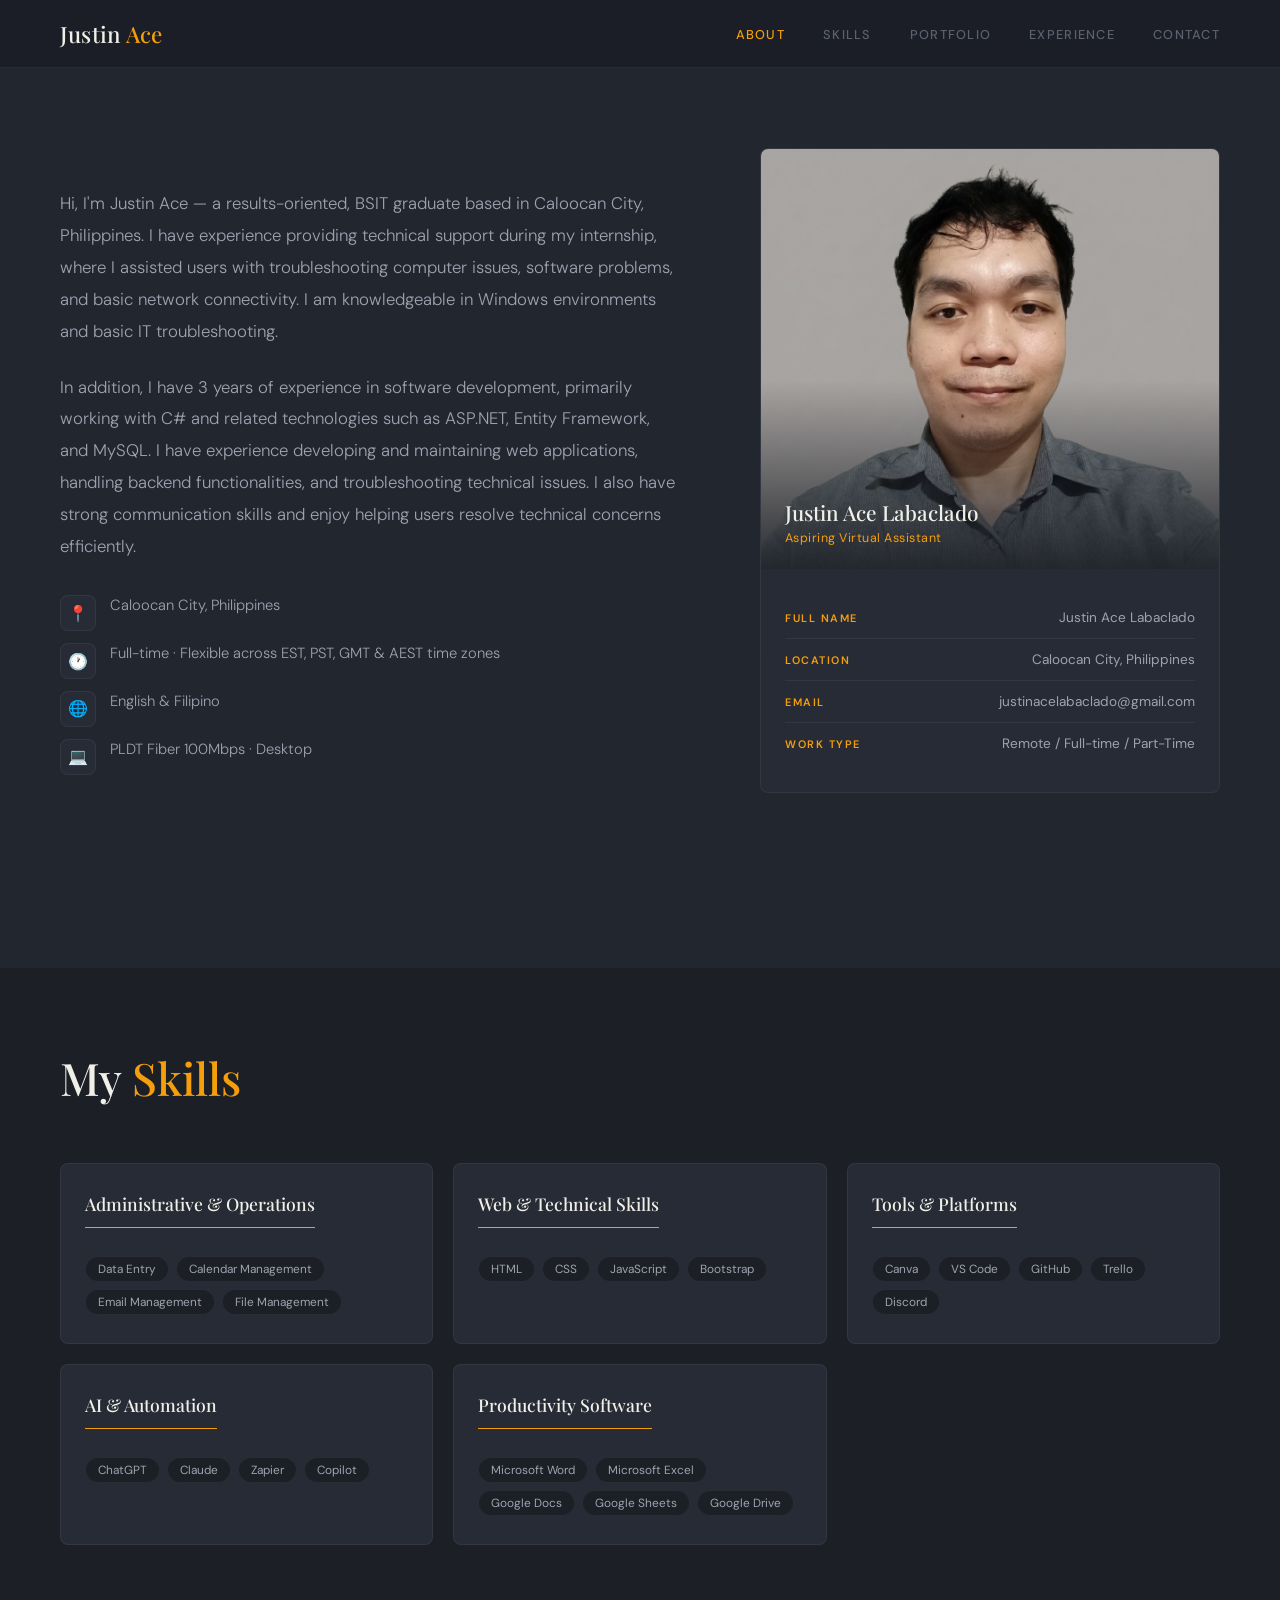
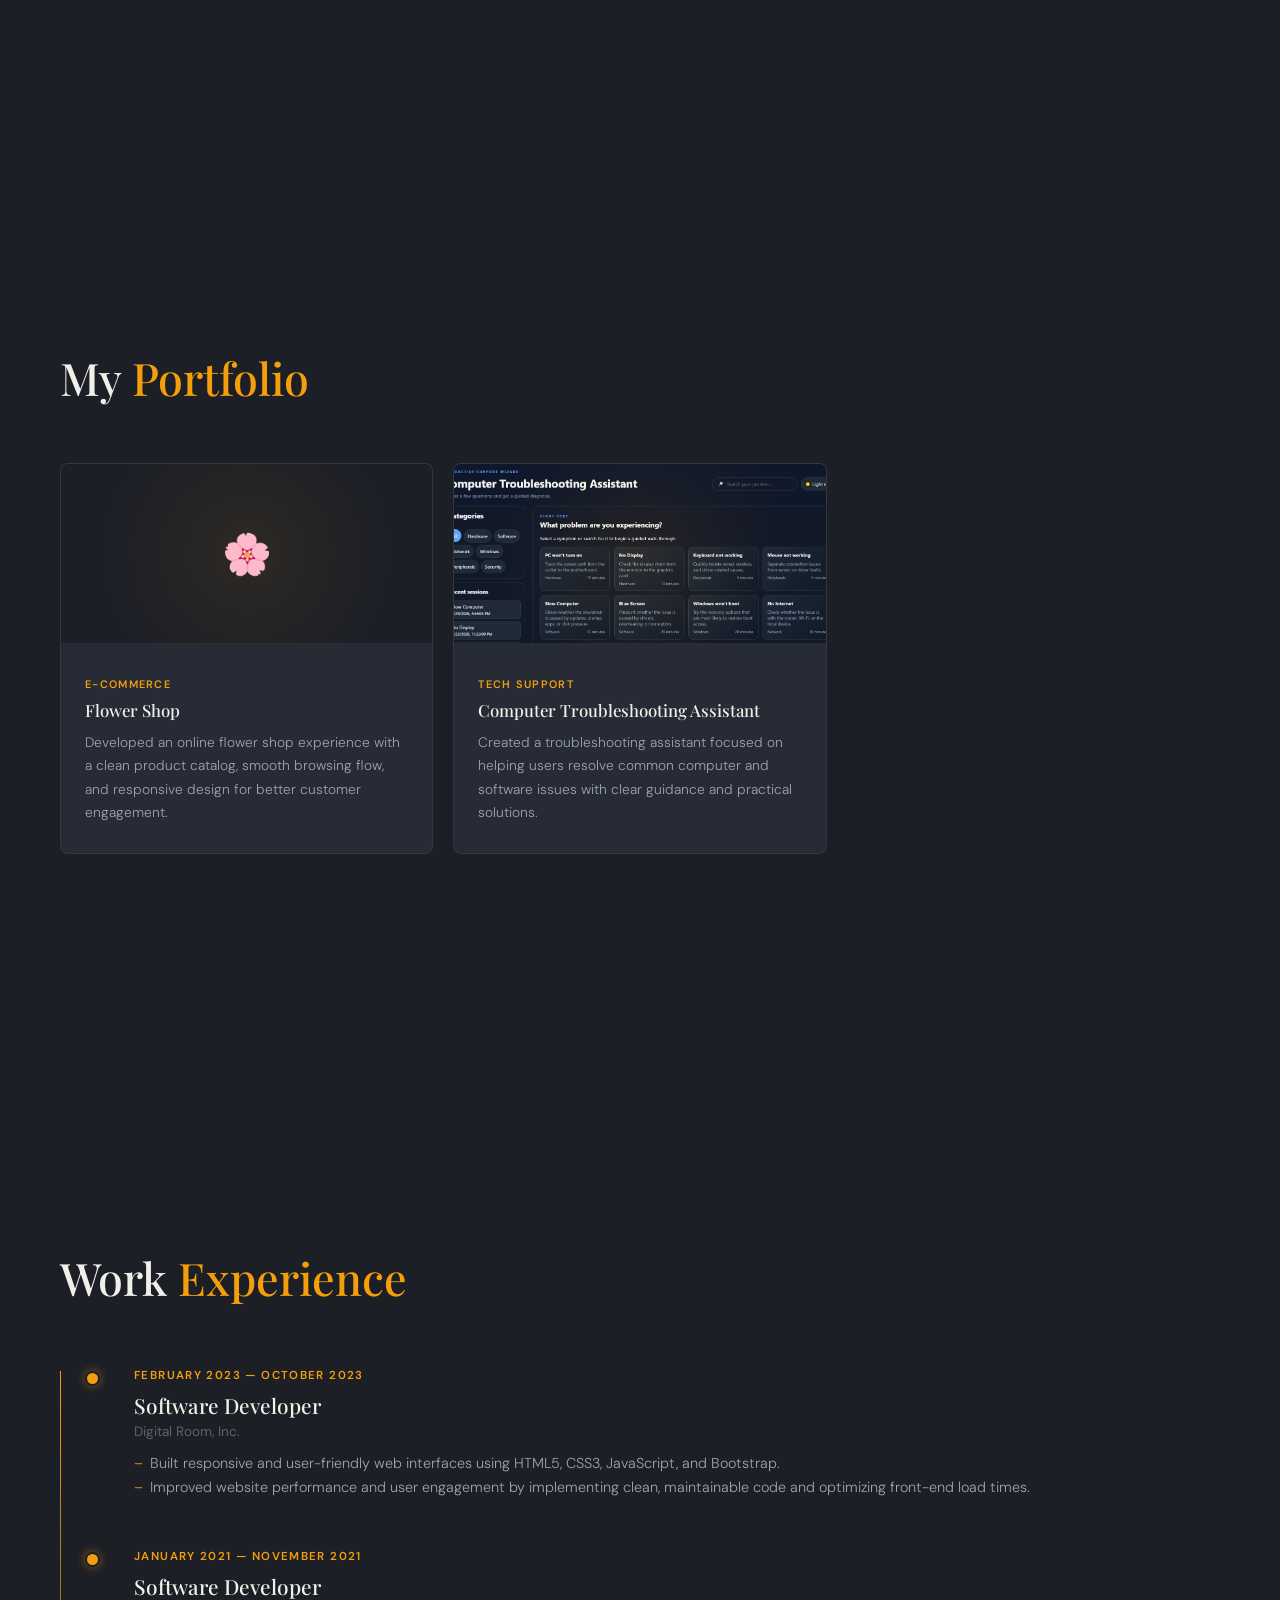
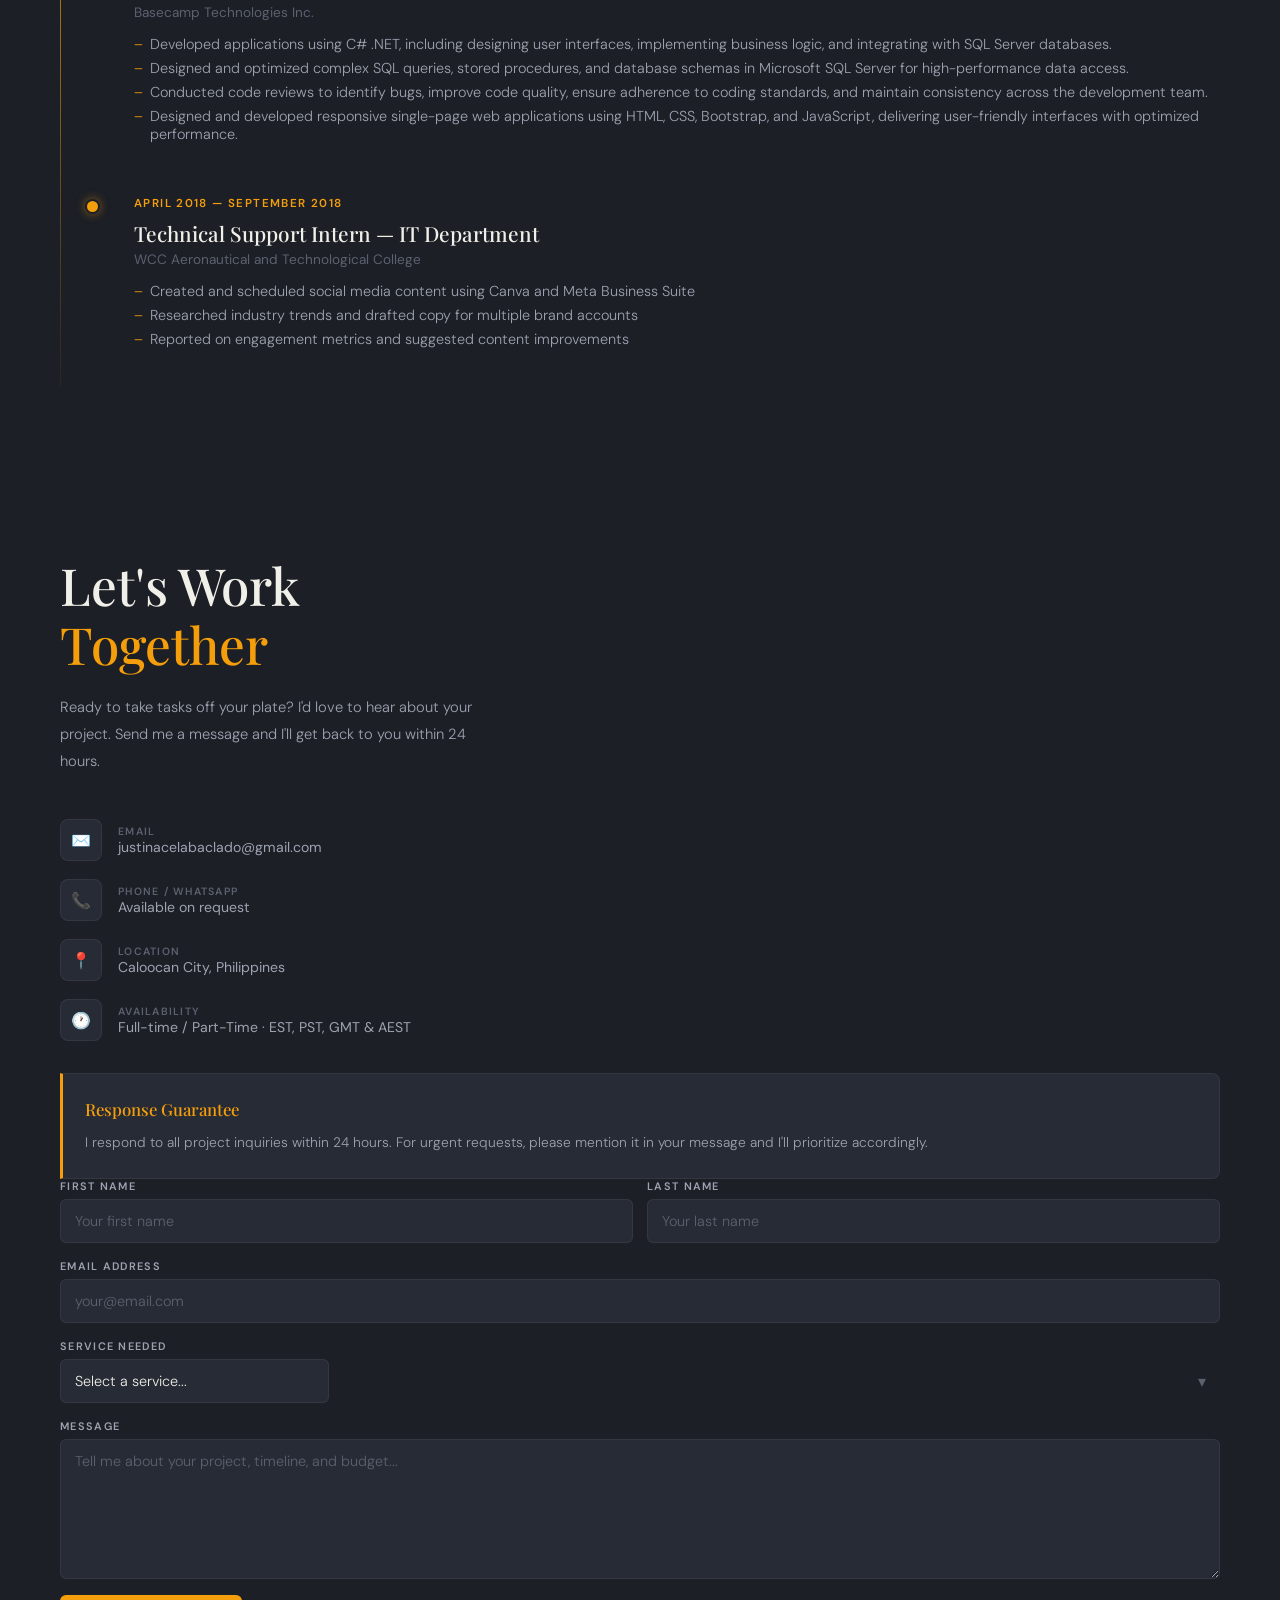
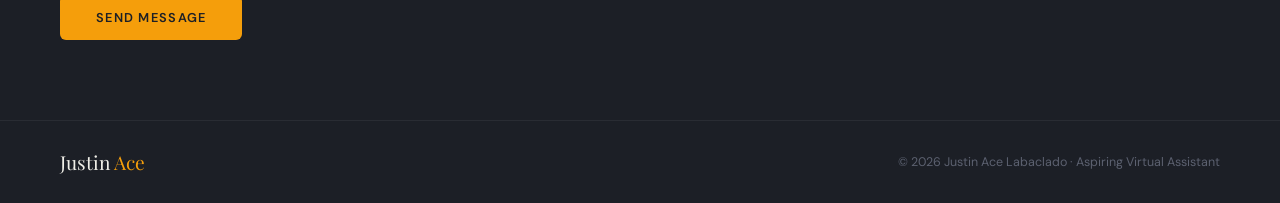
==== commit 2dd10265: "Update portfolio links and job title in index.html" ====
--- a/index.html
+++ b/index.html
@@ -163,7 +163,7 @@
 <section id="portfolio">
   <h2 class="section-title">My <span>Portfolio</span></h2>
   <div class="portfolio-grid">
-    <a href="https://bloomstudio.netlify.app/" style="text-decoration: none; color: inherit; display: block;">
+    <a href="https://justinaceworks.netlify.app/" style="text-decoration: none; color: inherit; display: block;">
       <div class="portfolio-card">
         <div class="portfolio-img">🌸</div>
         <div class="portfolio-body">
@@ -173,7 +173,7 @@
         </div>
       </div>
     </a>
-    <a href="https://techsupportwizard.netlify.app/" style="text-decoration: none; color: inherit; display: block;">
+    <a href="https://justinaceworks.netlify.app/" style="text-decoration: none; color: inherit; display: block;">
       <div class="portfolio-card">
         <div class="portfolio-img">
           <img src="./assets/images/techsuppwizard_img.JPG" alt="Computer Troubleshooting Assistant preview" />
@@ -203,11 +203,13 @@
     </div>
     <div class="timeline-item">
       <div class="timeline-date">January 2021 — November 2021</div>
-      <h3>Software Engineer</h3>
+      <h3>Software Developer</h3>
       <div class="timeline-company">Basecamp Technologies Inc.</div>
       <ul>
         <li>Developed applications using C# .NET, including designing user interfaces, implementing business logic, and integrating with SQL Server databases. </li>
         <li>Designed and optimized complex SQL queries, stored procedures, and database schemas in Microsoft SQL Server for high-performance data access.</li>
+        <li>Conducted code reviews to identify bugs, improve code quality, ensure adherence to coding standards, and maintain consistency across the development team.</li>
+        <li>Designed and developed responsive single-page web applications using HTML, CSS, Bootstrap, and JavaScript, delivering user-friendly interfaces with optimized performance.</li>
       </ul>
     </div>
     <div class="timeline-item">
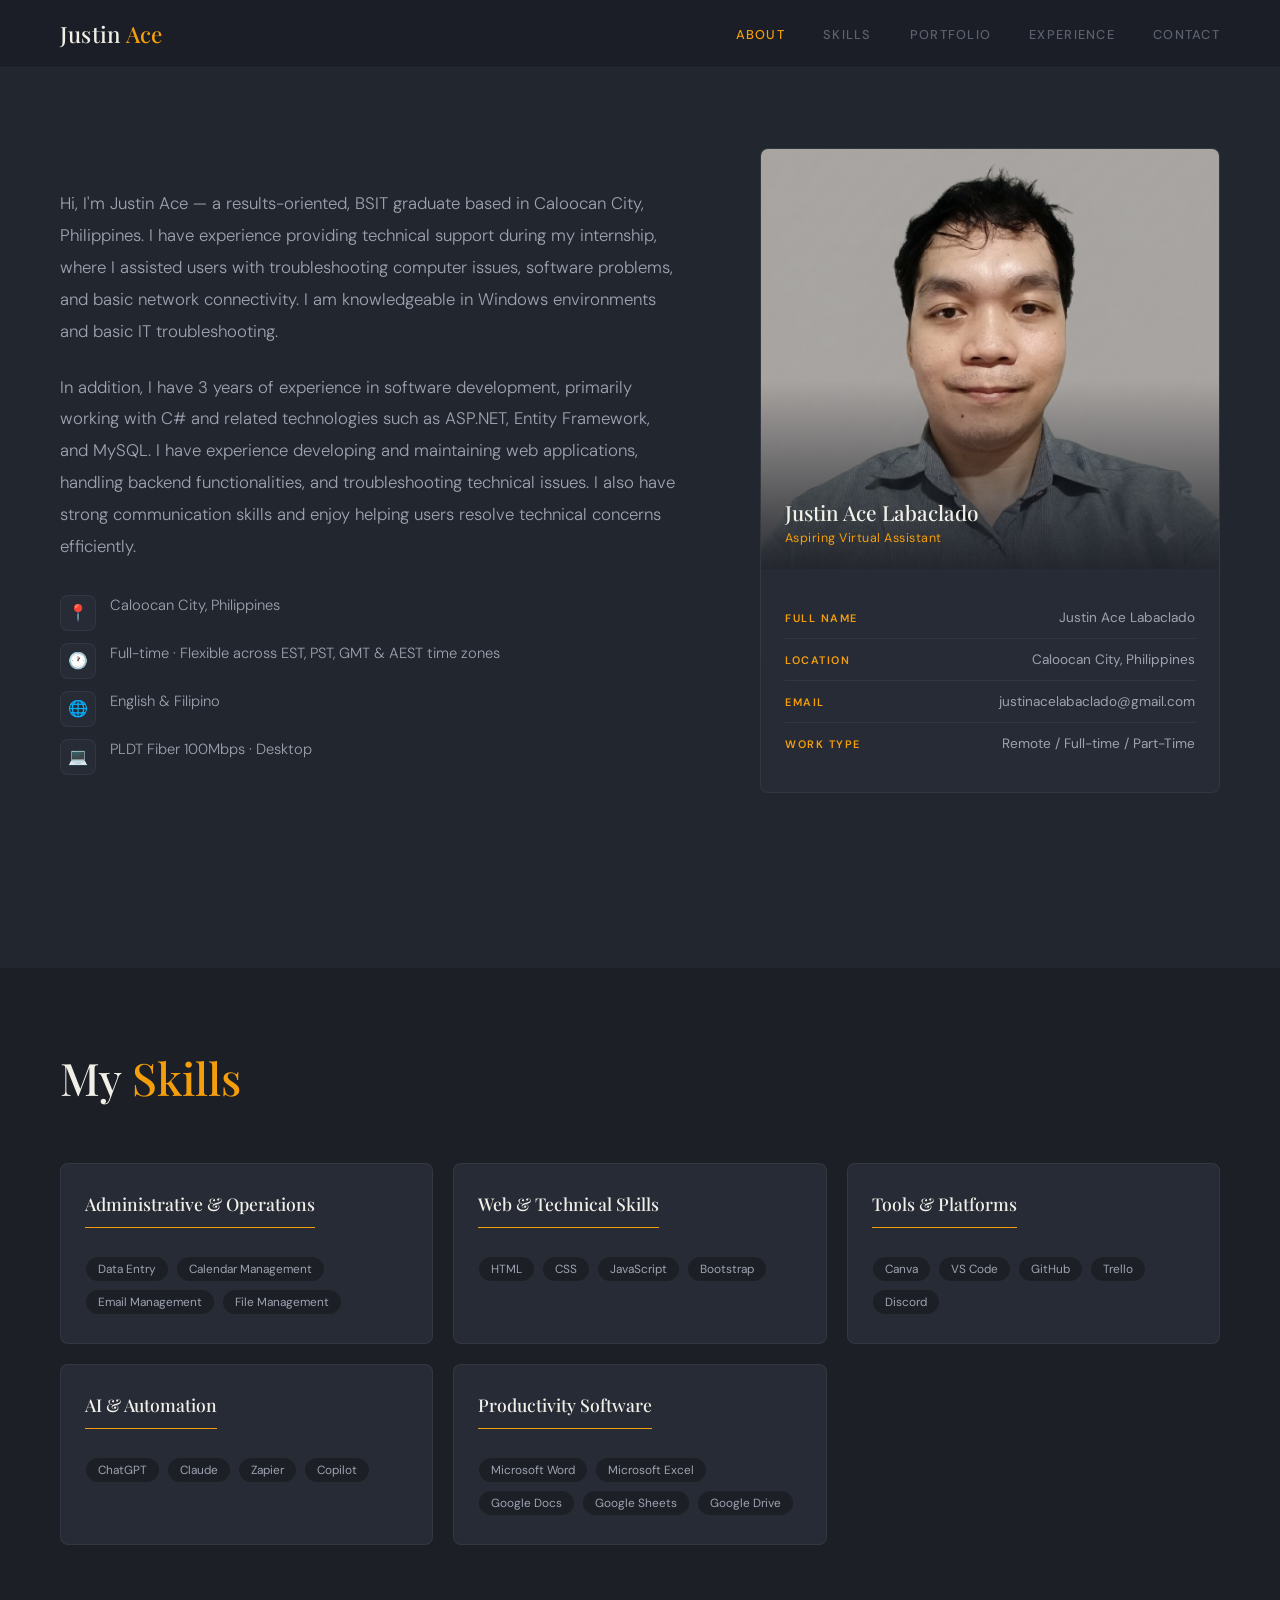
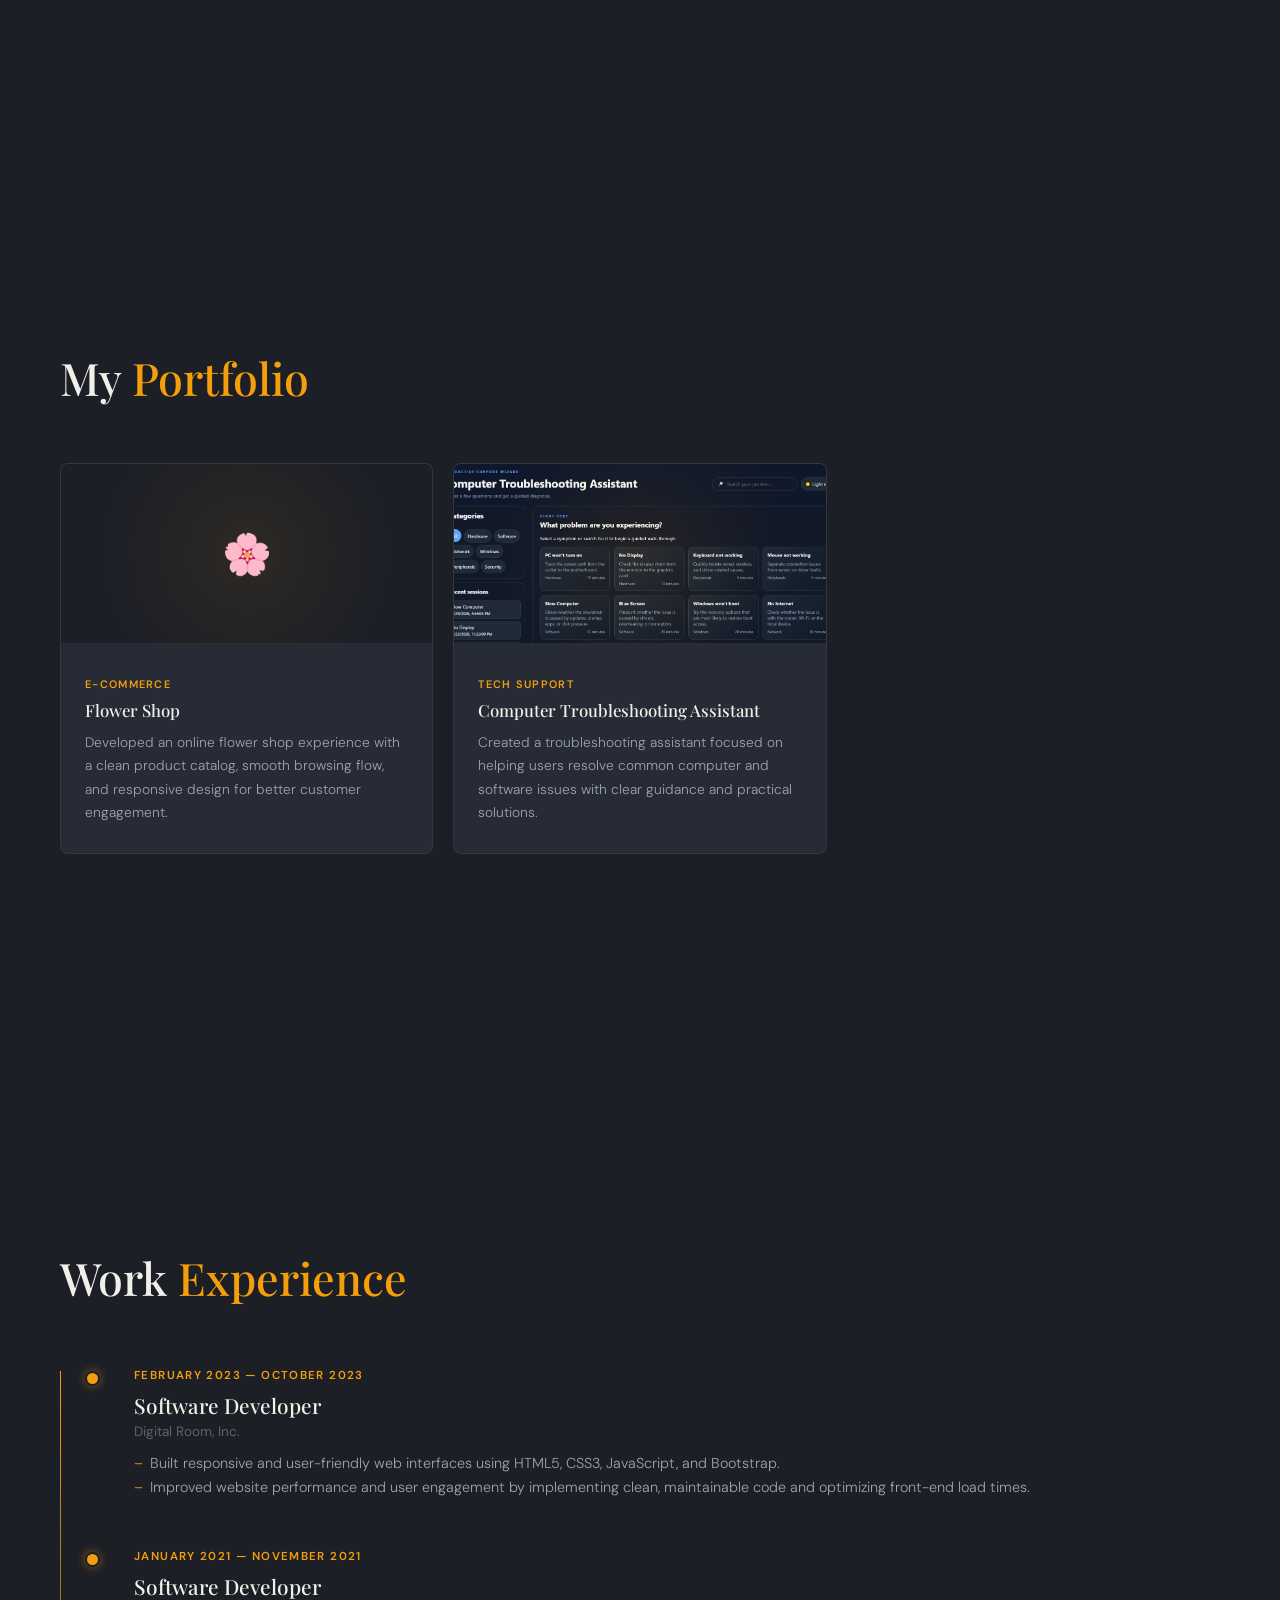
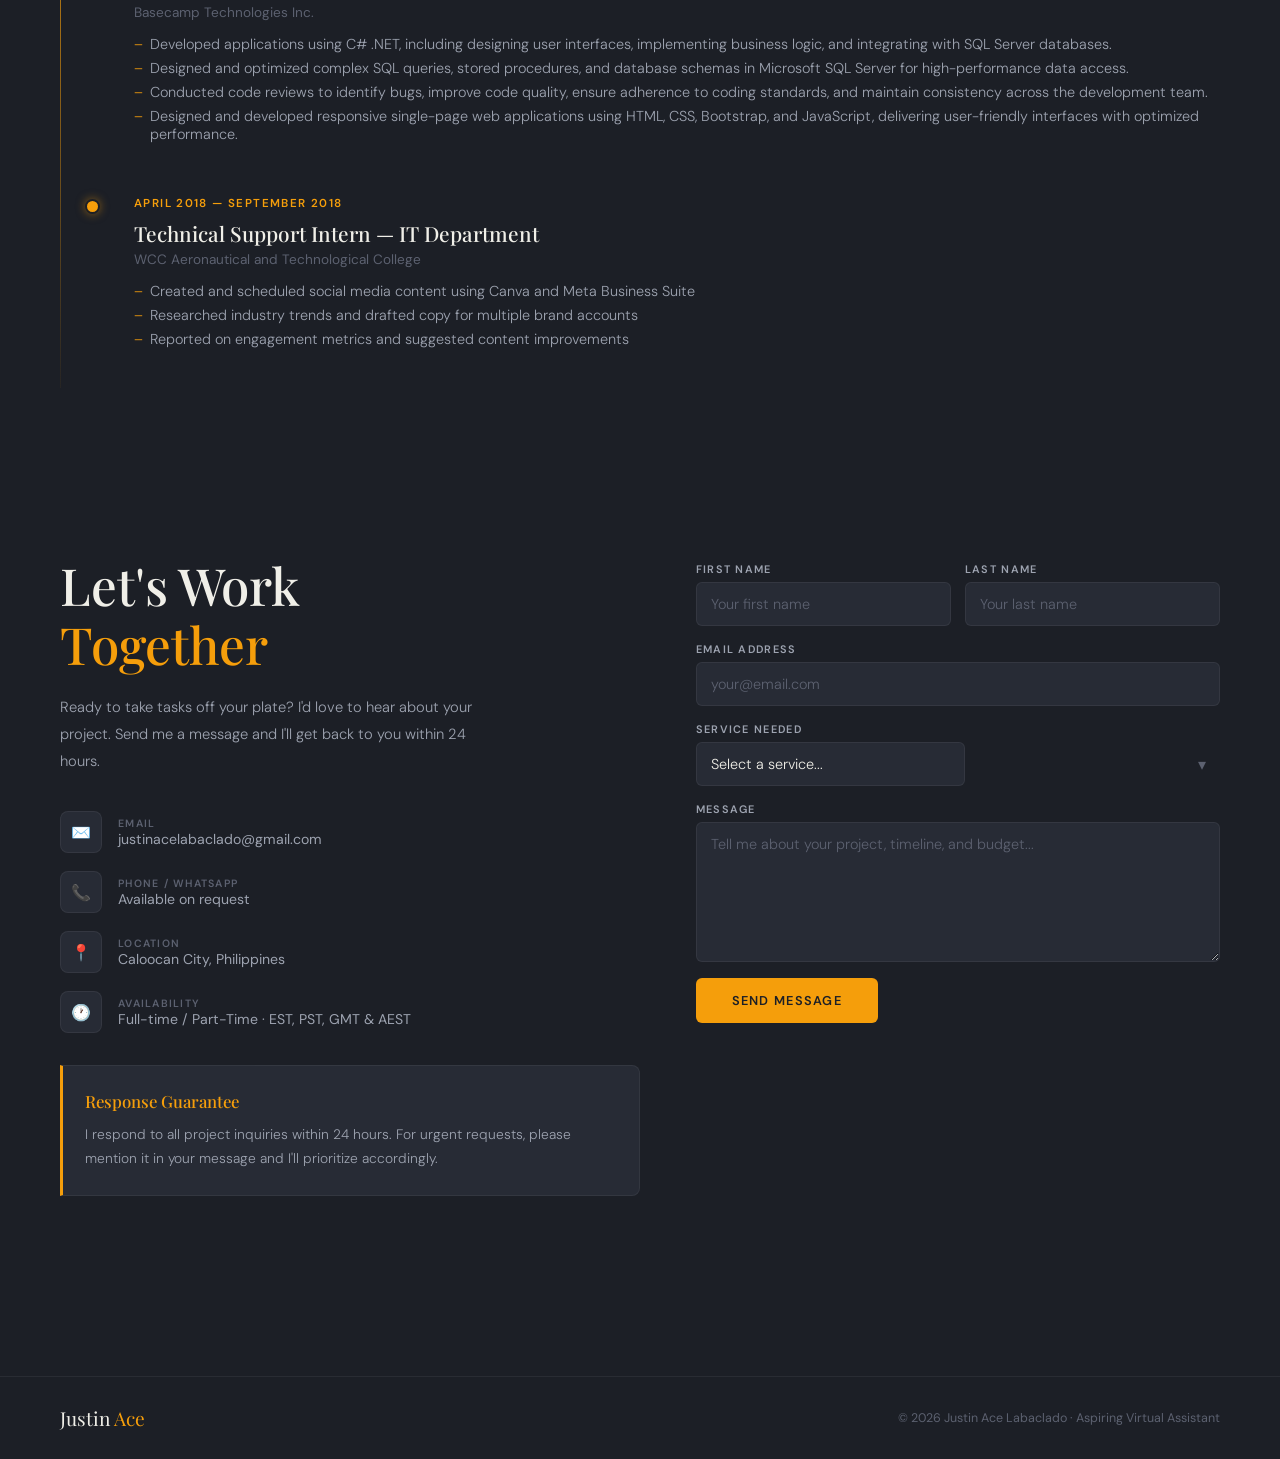
==== commit a73af0ec: "Add files via upload" ====
--- a/index.html
+++ b/index.html
@@ -15,8 +15,13 @@
 <body>
 
 <!-- NAV -->
-<nav>
+<nav class="site-nav">
   <a class="nav-logo" href="#about">Justin <span>Ace</span></a>
+  <button class="nav-toggle" aria-label="Toggle navigation" aria-expanded="false">
+    <span></span>
+    <span></span>
+    <span></span>
+  </button>
   <ul class="nav-links">
     <li><a href="#about" class="active">About</a></li>
     <li><a href="#skills">Skills</a></li>
@@ -325,8 +330,10 @@
   // Active nav highlight on scroll
   const sections = document.querySelectorAll('section');
   const navLinks = document.querySelectorAll('.nav-links a');
-
-  window.addEventListener('scroll', () => {
+  const nav = document.querySelector('.site-nav');
+  const navToggle = document.querySelector('.nav-toggle');
+
+  const setActiveLink = () => {
     let current = '';
     sections.forEach(s => {
       if (window.scrollY >= s.offsetTop - 100) current = s.getAttribute('id');
@@ -335,6 +342,21 @@
       a.classList.remove('active');
       if (a.getAttribute('href') === '#' + current) a.classList.add('active');
     });
+  };
+
+  window.addEventListener('scroll', setActiveLink);
+  setActiveLink();
+
+  navToggle?.addEventListener('click', () => {
+    const isOpen = nav.classList.toggle('open');
+    navToggle.setAttribute('aria-expanded', String(isOpen));
+  });
+
+  navLinks.forEach(link => {
+    link.addEventListener('click', () => {
+      nav?.classList.remove('open');
+      navToggle?.setAttribute('aria-expanded', 'false');
+    });
   });
 </script>
 
--- a/assets/css/base.css
+++ b/assets/css/base.css
@@ -24,3 +24,7 @@
 @media (max-width: 900px) {
   section { padding: 60px 24px; }
 }
+
+@media (max-width: 600px) {
+  section { padding: 48px 18px; }
+}
--- a/assets/css/layout.css
+++ b/assets/css/layout.css
@@ -18,14 +18,32 @@
 
 .nav-logo span { color: var(--amber); }
 
-.nav-links { display: flex; gap: 38px; list-style: none; }
+.nav-toggle {
+  display: none;
+  flex-direction: column;
+  gap: 4px;
+  background: transparent;
+  border: 0;
+  padding: 6px;
+  cursor: pointer;
+}
+
+.nav-toggle span {
+  display: block;
+  width: 22px; height: 2px;
+  background: var(--text-white);
+  border-radius: 999px;
+  transition: transform 0.25s ease, opacity 0.25s ease;
+}
+
+.nav-links { display: flex; gap: 38px; list-style: none; flex-wrap: wrap; }
 
 .nav-links a {
   font-family: 'DM Sans', sans-serif;
   font-size: 0.8rem; font-weight: 500;
   letter-spacing: 0.1em; text-transform: uppercase;
   color: var(--text-light); text-decoration: none;
-  transition: color 0.2s;
+  transition: color 0.2s, background-color 0.2s;
 }
 
 .nav-links a:hover, .nav-links a.active { color: var(--amber); }
@@ -37,13 +55,67 @@
   background: var(--bg-mid);
 }
 
+.contact-layout {
+  display: grid;
+  grid-template-columns: 1.05fr 0.95fr;
+  gap: 56px;
+  align-items: start;
+}
+
 .skills-grid { display: grid; grid-template-columns: repeat(3, 1fr); gap: 20px; }
 .portfolio-grid { display: grid; grid-template-columns: repeat(3, 1fr); gap: 20px; }
 
 /* responsive layout tweaks */
+@media (max-width: 1000px) {
+  #about { grid-template-columns: 1fr 400px; gap: 48px; }
+}
+
 @media (max-width: 900px) {
-  nav { padding: 0 24px; }
-  #about { grid-template-columns: 1fr; }
+  nav {
+    padding: 16px 24px;
+    height: auto;
+    flex-wrap: wrap;
+    gap: 12px;
+  }
+  .nav-logo { width: 100%; }
+  .nav-toggle { display: flex; margin-left: auto; }
+  .nav-links {
+    display: none;
+    width: 100%;
+    flex-direction: column;
+    gap: 10px;
+    padding: 6px 0 2px;
+  }
+  nav.open .nav-links {
+    display: flex;
+  }
+  .nav-links a {
+    display: block;
+    padding: 10px 12px;
+    border: 1px solid rgba(255,255,255,0.08);
+    border-radius: 999px;
+    background: rgba(255,255,255,0.04);
+  }
+  .nav-links a:hover, .nav-links a.active {
+    background: rgba(245,158,11,0.14);
+    color: var(--amber);
+  }
+  nav.open .nav-toggle span:nth-child(1) {
+    transform: translateY(6px) rotate(45deg);
+  }
+  nav.open .nav-toggle span:nth-child(2) {
+    opacity: 0;
+  }
+  nav.open .nav-toggle span:nth-child(3) {
+    transform: translateY(-6px) rotate(-45deg);
+  }
+  #about { grid-template-columns: 1fr; gap: 40px; }
   .skills-grid, .portfolio-grid { grid-template-columns: 1fr 1fr; }
-  .contact-layout { grid-template-columns: 1fr; gap: 48px; }
+  .contact-layout { grid-template-columns: 1fr; gap: 40px; }
 }
+
+@media (max-width: 600px) {
+  nav { padding: 14px 18px; }
+  .skills-grid, .portfolio-grid { grid-template-columns: 1fr; }
+  .contact-layout { gap: 32px; }
+}
--- a/assets/css/components.css
+++ b/assets/css/components.css
@@ -5,14 +5,30 @@
   color: var(--text-white); margin-bottom: 56px;
 }
 
+@media (max-width: 900px) {
+  .section-title { font-size: 2.3rem; margin-bottom: 36px; }
+}
+
+@media (max-width: 600px) {
+  .section-title { font-size: 2rem; margin-bottom: 28px; }
+}
+
 .section-title span { color: var(--amber); }
 
 /* ABOUT */
 .about-text { padding-top: 40px; }
+
+@media (max-width: 900px) {
+  .about-text { padding-top: 0; }
+}
 
 .about-text p {
   font-size: 1.05rem; line-height: 1.9;
   color: var(--text-mid); margin-bottom: 24px; font-weight: 300;
+}
+
+@media (max-width: 900px) {
+  .about-text p { font-size: 1rem; }
 }
 
 .about-bullets {
@@ -44,6 +60,14 @@
   filter: grayscale(15%) saturate(0.9);
 }
 
+@media (max-width: 900px) {
+  .profile-card img { height: 340px; }
+}
+
+@media (max-width: 600px) {
+  .profile-card img { height: 280px; }
+}
+
 .profile-card::after {
   content: ''; position: absolute; inset: 0;
   background: linear-gradient(180deg, transparent 55%, rgba(28,31,38,0.9) 100%);
@@ -73,6 +97,17 @@
 .info-row {
   display: flex; justify-content: space-between; align-items: center;
   padding: 12px 0; border-bottom: 1px solid var(--border-mid); gap: 20px;
+}
+
+@media (max-width: 600px) {
+  .info-row {
+    flex-direction: column;
+    align-items: flex-start;
+    gap: 6px;
+  }
+
+  .info-label { min-width: unset; }
+  .info-value { text-align: left; }
 }
 
 .info-row:last-child { border-bottom: none; }
@@ -173,6 +208,11 @@
   position: relative; padding-left: 30px;
 }
 
+@media (max-width: 600px) {
+  .timeline { padding-left: 20px; }
+  .timeline-item { padding: 0 0 36px 28px; }
+}
+
 .timeline::before {
   content: ''; position: absolute; left: 0; top: 8px; bottom: 8px;
   width: 1px;
@@ -223,11 +263,23 @@
   color: var(--text-white); line-height: 1.15; margin-bottom: 20px;
 }
 
+@media (max-width: 900px) {
+  .contact-title { font-size: 2.4rem; margin-bottom: 14px; }
+}
+
+@media (max-width: 600px) {
+  .contact-title { font-size: 2rem; }
+}
+
 .contact-title span { color: var(--amber); }
 
 .contact-subtitle {
   font-size: 0.92rem; color: var(--text-mid);
-  line-height: 1.85; font-weight: 300; margin-bottom: 44px; max-width: 440px;
+  line-height: 1.85; font-weight: 300; margin-bottom: 36px; max-width: 440px;
+}
+
+@media (max-width: 900px) {
+  .contact-subtitle { max-width: none; margin-bottom: 28px; }
 }
 
 .contact-info-list { display: flex; flex-direction: column; gap: 18px; margin-bottom: 32px; }
@@ -267,9 +319,20 @@
 }
 
 /* FORM */
-.contact-form { display: flex; flex-direction: column; gap: 16px; }
+.contact-form {
+  display: flex; flex-direction: column; gap: 16px;
+  margin-top: 6px;
+}
+
+@media (max-width: 900px) {
+  .contact-form { margin-top: 0; }
+}
 
 .form-row { display: grid; grid-template-columns: 1fr 1fr; gap: 14px; }
+
+@media (max-width: 600px) {
+  .form-row { grid-template-columns: 1fr; }
+}
 
 .form-group { display: flex; flex-direction: column; gap: 6px; }
 
@@ -319,6 +382,14 @@
   transition: background 0.2s, box-shadow 0.2s;
 }
 
+@media (max-width: 600px) {
+  .btn-send {
+    width: 100%;
+    text-align: center;
+    align-self: stretch;
+  }
+}
+
 .btn-send:hover {
   background: var(--amber-dim);
   box-shadow: 0 6px 24px rgba(245,158,11,0.3);
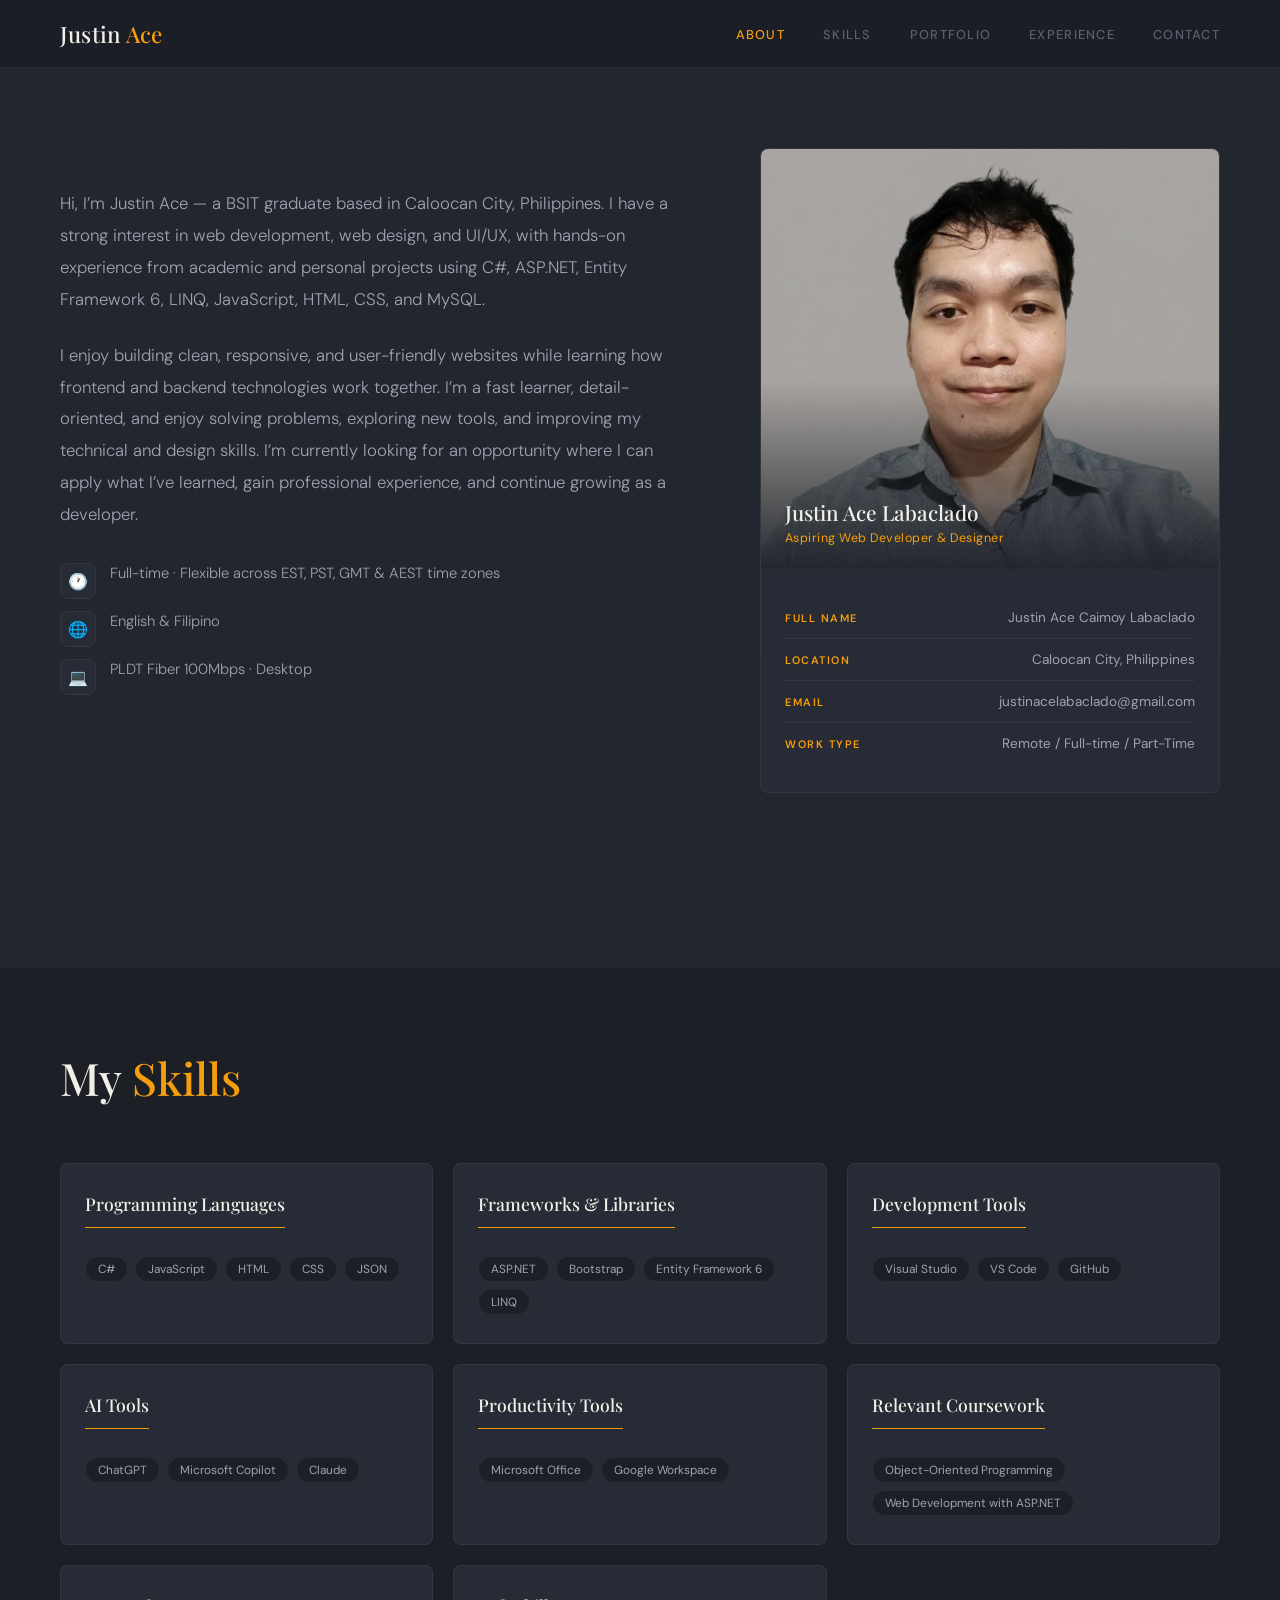
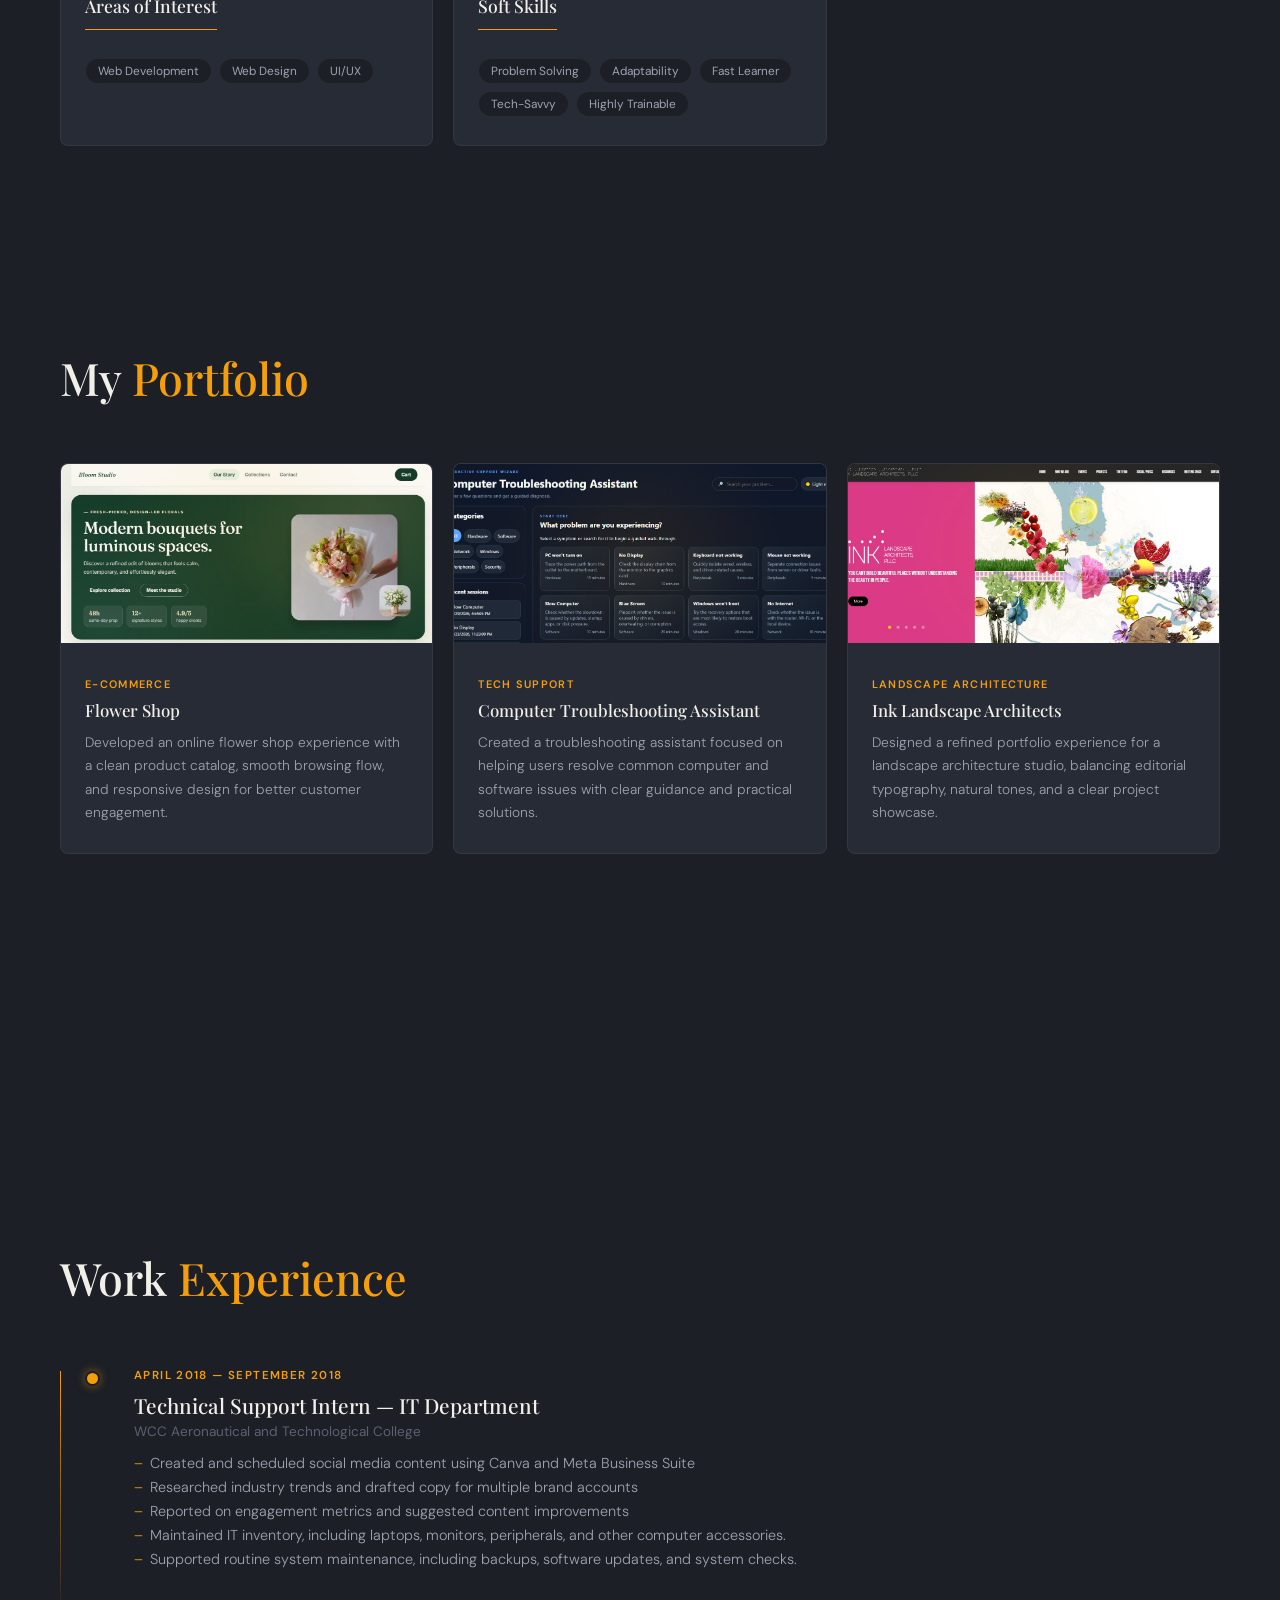
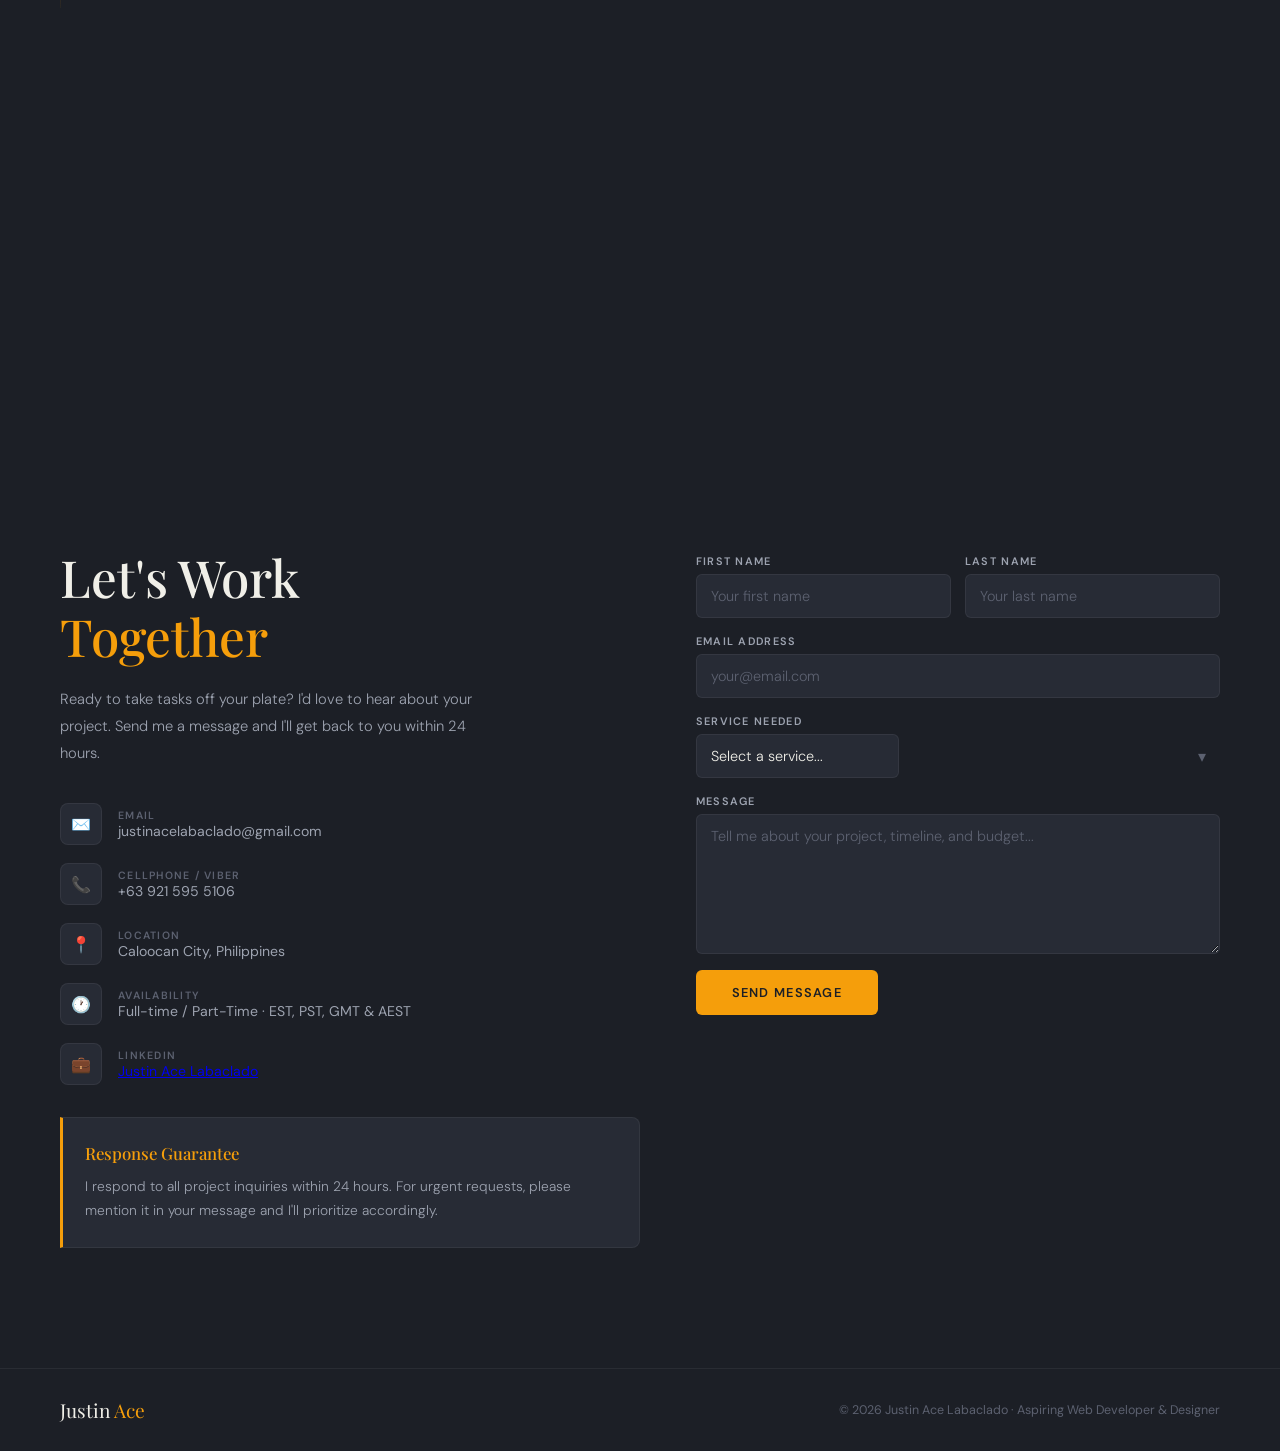
==== commit 1791267c: "update project. Portfolio, About me, linkedin" ====
--- a/index.html
+++ b/index.html
@@ -3,7 +3,7 @@
 <head>
 <meta charset="UTF-8">
 <meta name="viewport" content="width=device-width, initial-scale=1.0">
-<title>Justin Ace Labaclado — Aspiring Virtual Assistant</title>
+<title>Justin Ace Labaclado — Aspiring Web Developer & Designer</title>
 <link href="https://fonts.googleapis.com/css2?family=DM+Sans:wght@300;400;500;600&family=Playfair+Display:wght@400;500;600&display=swap" rel="stylesheet">
   <link rel="stylesheet" href="assets/css/variables.css">
   <link rel="stylesheet" href="assets/css/base.css">
@@ -34,13 +34,9 @@
 <!-- ABOUT -->
 <section id="about">
   <div class="about-text">
-    <p class="fade-up">Hi, I'm Justin Ace — a results-oriented, BSIT graduate based in Caloocan City, Philippines. I have experience providing technical support during my internship, where I assisted users with troubleshooting computer issues, software problems, and basic network connectivity. I am knowledgeable in Windows environments and basic IT troubleshooting.</p>
-    <p class="fade-up">In addition, I have 3 years of experience in software development, primarily working with C# and related technologies such as ASP.NET, Entity Framework, and MySQL. I have experience developing and maintaining web applications, handling backend functionalities, and troubleshooting technical issues. I also have strong communication skills and enjoy helping users resolve technical concerns efficiently.</p>
+    <p class="fade-up">Hi, I’m Justin Ace — a BSIT graduate based in Caloocan City, Philippines. I have a strong interest in web development, web design, and UI/UX, with hands-on experience from academic and personal projects using C#, ASP.NET, Entity Framework 6, LINQ, JavaScript, HTML, CSS, and MySQL.</p>
+    <p class="fade-up">I enjoy building clean, responsive, and user-friendly websites while learning how frontend and backend technologies work together. I’m a fast learner, detail-oriented, and enjoy solving problems, exploring new tools, and improving my technical and design skills. I’m currently looking for an opportunity where I can apply what I’ve learned, gain professional experience, and continue growing as a developer.</p>
     <ul class="about-bullets fade-up">
-      <li>
-        <span class="bullet-icon">📍</span>
-        <span>Caloocan City, Philippines</span>
-      </li>
       <li>
         <span class="bullet-icon">🕐</span>
         <span>Full-time · Flexible across EST, PST, GMT & AEST time zones</span>
@@ -61,13 +57,13 @@
       <img src="./assets/images/justin_pfp.png" alt="Justin Ace Labaclado" />
       <div class="profile-card-label">
         <h3>Justin Ace Labaclado</h3>
-        <span>Aspiring Virtual Assistant</span>
+        <span>Aspiring Web Developer & Designer</span>
       </div>
     </div>
     <div class="info-card">
       <div class="info-row">
         <span class="info-label">Full Name</span>
-        <span class="info-value">Justin Ace Labaclado</span>
+        <span class="info-value">Justin Ace Caimoy Labaclado</span>
       </div>
       <div class="info-row">
         <span class="info-label">Location</span>
@@ -96,81 +92,83 @@
   <h2 class="section-title">My <span>Skills</span></h2>
   <div class="skills-grid">
     <div class="skill-card">
-      <h4>Administrative & Operations</h4>
-      <div class="skill-tags">
-        <span class="skill-tag">Data Entry</span>
-        <span class="skill-tag">Calendar Management</span>
-        <span class="skill-tag">Email Management</span>
-        <span class="skill-tag">File Management</span>
-      </div>
-    </div>
-    <div class="skill-card">
-      <h4>Web & Technical Skills</h4>
-      <div class="skill-tags">
+      <h4>Programming Languages</h4>
+      <div class="skill-tags">
+        <span class="skill-tag">C#</span>
+        <span class="skill-tag">JavaScript</span>
         <span class="skill-tag">HTML</span>
         <span class="skill-tag">CSS</span>
-        <span class="skill-tag">JavaScript</span>
+        <span class="skill-tag">JSON</span>
+      </div>
+    </div>
+    <div class="skill-card">
+      <h4>Frameworks & Libraries</h4>
+      <div class="skill-tags">
+        <span class="skill-tag">ASP.NET</span>
         <span class="skill-tag">Bootstrap</span>
-      </div>
-    </div>
-    <div class="skill-card">
-      <h4>Tools & Platforms</h4>
-      <div class="skill-tags">
-        <span class="skill-tag">Canva</span>
+        <span class="skill-tag">Entity Framework 6</span>
+        <span class="skill-tag">LINQ</span>
+      </div>
+    </div>
+    <div class="skill-card">
+      <h4>Development Tools</h4>
+      <div class="skill-tags">
+        <span class="skill-tag">Visual Studio</span>
         <span class="skill-tag">VS Code</span>
         <span class="skill-tag">GitHub</span>
-        <span class="skill-tag">Trello</span>
-        <span class="skill-tag">Discord</span>
-      </div>
-    </div>
-    <div class="skill-card">
-      <h4>AI & Automation</h4>
+      </div>
+    </div>
+    <div class="skill-card">
+      <h4>AI Tools</h4>
       <div class="skill-tags">
         <span class="skill-tag">ChatGPT</span>
+        <span class="skill-tag">Microsoft Copilot</span>
         <span class="skill-tag">Claude</span>
-        <span class="skill-tag">Zapier</span>
-        <span class="skill-tag">Copilot</span>
-      </div>
-    </div>
-    <div class="skill-card">
-      <h4>Productivity Software</h4>
-      <div class="skill-tags">
-        <span class="skill-tag">Microsoft Word</span>
-        <span class="skill-tag">Microsoft Excel</span>
-        <span class="skill-tag">Google Docs</span>
-        <span class="skill-tag">Google Sheets</span>
-        <span class="skill-tag">Google Drive</span>
-      </div>
-    </div>
-    <!--
-    <div class="skill-card">
-      <h4>Communication</h4>
-      <div class="skill-tags">
-        <span class="skill-tag">English (Fluent)</span>
-        <span class="skill-tag">Filipino (Native)</span>
-        <span class="skill-tag">Cross-timezone Coordination</span>
-        <span class="skill-tag">Client Relations</span>
-      </div>
-    </div>
-    <div class="skill-card">
-      <h4>Project Support</h4>
-      <div class="skill-tags">
-        <span class="skill-tag">Task Management</span>
-        <span class="skill-tag">Research</span>
-        <span class="skill-tag">Report Preparation</span>
-        <span class="skill-tag">Process Documentation</span>
-      </div>
-    </div>
-    -->
+      </div>
+    </div>
+    <div class="skill-card">
+      <h4>Productivity Tools</h4>
+      <div class="skill-tags">
+        <span class="skill-tag">Microsoft Office</span>
+        <span class="skill-tag">Google Workspace</span>
+      </div>
+    </div>
+    <div class="skill-card">
+      <h4>Relevant Coursework</h4>
+      <div class="skill-tags">
+        <span class="skill-tag">Object-Oriented Programming</span>
+        <span class="skill-tag">Web Development with ASP.NET</span>
+      </div>
+    </div>
+    <div class="skill-card">
+      <h4>Areas of Interest</h4>
+      <div class="skill-tags">
+        <span class="skill-tag">Web Development</span>
+        <span class="skill-tag">Web Design</span>
+        <span class="skill-tag">UI/UX</span>
+      </div>
+    </div>
+    <div class="skill-card">
+      <h4>Soft Skills</h4>
+      <div class="skill-tags">
+        <span class="skill-tag">Problem Solving</span>
+        <span class="skill-tag">Adaptability</span>
+        <span class="skill-tag">Fast Learner</span>
+        <span class="skill-tag">Tech-Savvy</span>
+        <span class="skill-tag">Highly Trainable</span>
+      </div>
+    </div>
   </div>
 </section>
 
 <section id="portfolio">
   <h2 class="section-title">My <span>Portfolio</span></h2>
   <div class="portfolio-grid">
-    <a href="https://justinaceworks.netlify.app/" style="text-decoration: none; color: inherit; display: block;">
+    <a href="https://blooms-studio.netlify.app/" style="text-decoration: none; color: inherit; display: block;">
       <div class="portfolio-card">
-        <div class="portfolio-img">🌸</div>
+        <div class="portfolio-img">
+          <img src="./assets/images/bloomsstudio_img.JPG" alt="Flower Shop preview" />
+        </div>
         <div class="portfolio-body">
           <div class="portfolio-tag">E-commerce</div>
           <h4>Flower Shop</h4>
@@ -178,7 +176,7 @@
         </div>
       </div>
     </a>
-    <a href="https://justinaceworks.netlify.app/" style="text-decoration: none; color: inherit; display: block;">
+    <a href="https://techsupportwizard.netlify.app/" style="text-decoration: none; color: inherit; display: block;">
       <div class="portfolio-card">
         <div class="portfolio-img">
           <img src="./assets/images/techsuppwizard_img.JPG" alt="Computer Troubleshooting Assistant preview" />
@@ -190,6 +188,18 @@
         </div>
       </div>
     </a>
+    <a href="https://inklandscape.netlify.app/" style="text-decoration: none; color: inherit; display: block;">
+      <div class="portfolio-card">
+        <div class="portfolio-img">
+          <img src="./assets/images/inklandscape_img.JPG" alt="Ink Landscape Architects preview" />
+        </div>
+        <div class="portfolio-body">
+          <div class="portfolio-tag">Landscape Architecture</div>
+          <h4>Ink Landscape Architects</h4>
+          <p>Designed a refined portfolio experience for a landscape architecture studio, balancing editorial typography, natural tones, and a clear project showcase.</p>
+        </div>
+      </div>
+    </a>
   </div>
 </section>
 
@@ -197,26 +207,6 @@
 <section id="experience">
   <h2 class="section-title">Work <span>Experience</span></h2>
   <div class="timeline">
-    <div class="timeline-item">
-      <div class="timeline-date">February 2023 — October 2023</div>
-      <h3>Software Developer</h3>
-      <div class="timeline-company">Digital Room, Inc.</div>
-      <ul>
-        <li>Built responsive and user-friendly web interfaces using HTML5, CSS3, JavaScript, and Bootstrap.</li>
-        <li>Improved website performance and user engagement by implementing clean, maintainable code and optimizing front-end load times. </li>
-      </ul>
-    </div>
-    <div class="timeline-item">
-      <div class="timeline-date">January 2021 — November 2021</div>
-      <h3>Software Developer</h3>
-      <div class="timeline-company">Basecamp Technologies Inc.</div>
-      <ul>
-        <li>Developed applications using C# .NET, including designing user interfaces, implementing business logic, and integrating with SQL Server databases. </li>
-        <li>Designed and optimized complex SQL queries, stored procedures, and database schemas in Microsoft SQL Server for high-performance data access.</li>
-        <li>Conducted code reviews to identify bugs, improve code quality, ensure adherence to coding standards, and maintain consistency across the development team.</li>
-        <li>Designed and developed responsive single-page web applications using HTML, CSS, Bootstrap, and JavaScript, delivering user-friendly interfaces with optimized performance.</li>
-      </ul>
-    </div>
     <div class="timeline-item">
       <div class="timeline-date">April 2018 — September 2018</div>
       <h3>Technical Support Intern — IT Department</h3>
@@ -225,6 +215,8 @@
         <li>Created and scheduled social media content using Canva and Meta Business Suite</li>
         <li>Researched industry trends and drafted copy for multiple brand accounts</li>
         <li>Reported on engagement metrics and suggested content improvements</li>
+        <li>Maintained IT inventory, including laptops, monitors, peripherals, and other computer accessories.</li>
+        <li>Supported routine system maintenance, including backups, software updates, and system checks.</li>
       </ul>
     </div>
   </div>
@@ -248,8 +240,8 @@
         <div class="contact-info-item">
           <div class="contact-icon">📞</div>
           <div>
-            <div class="ci-label">Phone / WhatsApp</div>
-            <div class="ci-value">Available on request</div>
+            <div class="ci-label">Cellphone / Viber</div>
+            <div class="ci-value">+63 921 595 5106</div>
           </div>
         </div>
         <div class="contact-info-item">
@@ -266,15 +258,13 @@
             <div class="ci-value">Full-time / Part-Time · EST, PST, GMT & AEST</div>
           </div>
         </div>
-        <!-- 
         <div class="contact-info-item">
           <div class="contact-icon">💼</div>
           <div>
             <div class="ci-label">LinkedIn</div>
-            <div class="ci-value">linkedin.com/in/justin-ace-labaclado-62a971202</div>
-          </div>
-        </div>
-        -->
+            <div class="ci-value"><a href="https://www.linkedin.com/in/justin-ace-labaclado" target="_blank">Justin Ace Labaclado</a></div>
+          </div>
+        </div>
       </div>
 
       <div class="guarantee-box">
@@ -283,47 +273,47 @@
       </div>
     </div>
 
-    <div class="contact-form">
+    <form class="contact-form" id="contact-form">
       <div class="form-row">
         <div class="form-group">
-          <label>First Name</label>
-          <input type="text" placeholder="Your first name">
+          <label for="first-name">First Name</label>
+          <input id="first-name" name="firstName" type="text" placeholder="Your first name" autocomplete="given-name" required>
         </div>
         <div class="form-group">
-          <label>Last Name</label>
-          <input type="text" placeholder="Your last name">
+          <label for="last-name">Last Name</label>
+          <input id="last-name" name="lastName" type="text" placeholder="Your last name" autocomplete="family-name" required>
         </div>
       </div>
       <div class="form-group">
-        <label>Email Address</label>
-        <input type="email" placeholder="your@email.com">
+        <label for="email">Email Address</label>
+        <input id="email" name="email" type="email" placeholder="your@email.com" autocomplete="email" required>
       </div>
       <div class="form-group">
-        <label>Service Needed</label>
+        <label for="service">Service Needed</label>
         <div class="select-wrap">
-          <select>
+          <select id="service" name="service" required>
             <option value="">Select a service...</option>
-            <option>Calendar & Scheduling Management</option>
-            <option>Email & Inbox Management</option>
-            <option>Social Media Management</option>
-            <option>Workflow Automation</option>
-            <option>CRM Management</option>
+            <option>Web Development</option>
+            <option>Web Design</option>
+            <option>UI/UX Design</option>
+            <option>Technical Support</option>
             <option>General Virtual Assistance</option>
           </select>
         </div>
       </div>
       <div class="form-group">
-        <label>Message</label>
-        <textarea placeholder="Tell me about your project, timeline, and budget..."></textarea>
-      </div>
-      <button class="btn-send">Send Message</button>
-    </div>
+        <label for="message">Message</label>
+        <textarea id="message" name="message" placeholder="Tell me about your project, timeline, and budget..." required></textarea>
+      </div>
+      <button class="btn-send" type="submit">Send Message</button>
+      <p class="form-status" id="form-status" role="status" aria-live="polite"></p>
+    </form>
   </div>
 </section>
 
 <footer>
   <span class="logo">Justin <span>Ace</span></span>
-  <p>© 2026 Justin Ace Labaclado · Aspiring Virtual Assistant</p>
+  <p>© 2026 Justin Ace Labaclado · Aspiring Web Developer & Designer</p>
 </footer>
 
 <script>
@@ -358,6 +348,28 @@
       navToggle?.setAttribute('aria-expanded', 'false');
     });
   });
+
+  document.querySelector('#contact-form')?.addEventListener('submit', (event) => {
+    event.preventDefault();
+    const form = event.currentTarget;
+
+    if (!form.checkValidity()) {
+      form.reportValidity();
+      return;
+    }
+
+    const formData = new FormData(form);
+    const subject = `Portfolio inquiry: ${formData.get('service')}`;
+    const body = [
+      `Name: ${formData.get('firstName')} ${formData.get('lastName')}`,
+      `Email: ${formData.get('email')}`,
+      `Service: ${formData.get('service')}`,
+      '',
+      formData.get('message')
+    ].join('\n');
+
+    window.location.href = `mailto:justinacelabaclado@gmail.com?subject=${encodeURIComponent(subject)}&body=${encodeURIComponent(body)}`;
+  });
 </script>
 
 </body>
--- a/assets/css/components.css
+++ b/assets/css/components.css
@@ -156,9 +156,14 @@
 .skill-card:hover .skill-tag { border-color: rgba(245,158,11,0.18); color: var(--text-white); }
 
 /* PORTFOLIO */
+.portfolio-grid > a {
+  display: flex !important;
+}
+
 .portfolio-card {
   background: var(--bg-card); border: 1px solid var(--border-mid);
   border-radius: 8px; overflow: hidden;
+  width: 100%; height: 100%; display: flex; flex-direction: column;
   transition: transform 0.25s, box-shadow 0.25s, border-color 0.25s;
 }
 
@@ -184,7 +189,7 @@
   background: radial-gradient(circle at center, var(--amber-glow) 0%, transparent 70%);
 }
 
-.portfolio-body { padding: 28px 24px; }
+.portfolio-body { padding: 28px 24px; flex: 1; }
 
 .portfolio-tag {
   font-size: 0.68rem; font-weight: 600;
@@ -395,6 +400,12 @@
   box-shadow: 0 6px 24px rgba(245,158,11,0.3);
 }
 
+.form-status {
+  min-height: 1.2em;
+  font-size: 0.8rem;
+  color: var(--text-mid);
+}
+
 /* FOOTER */
 footer {
   background: var(--bg-deep); border-top: 1px solid var(--border-mid);
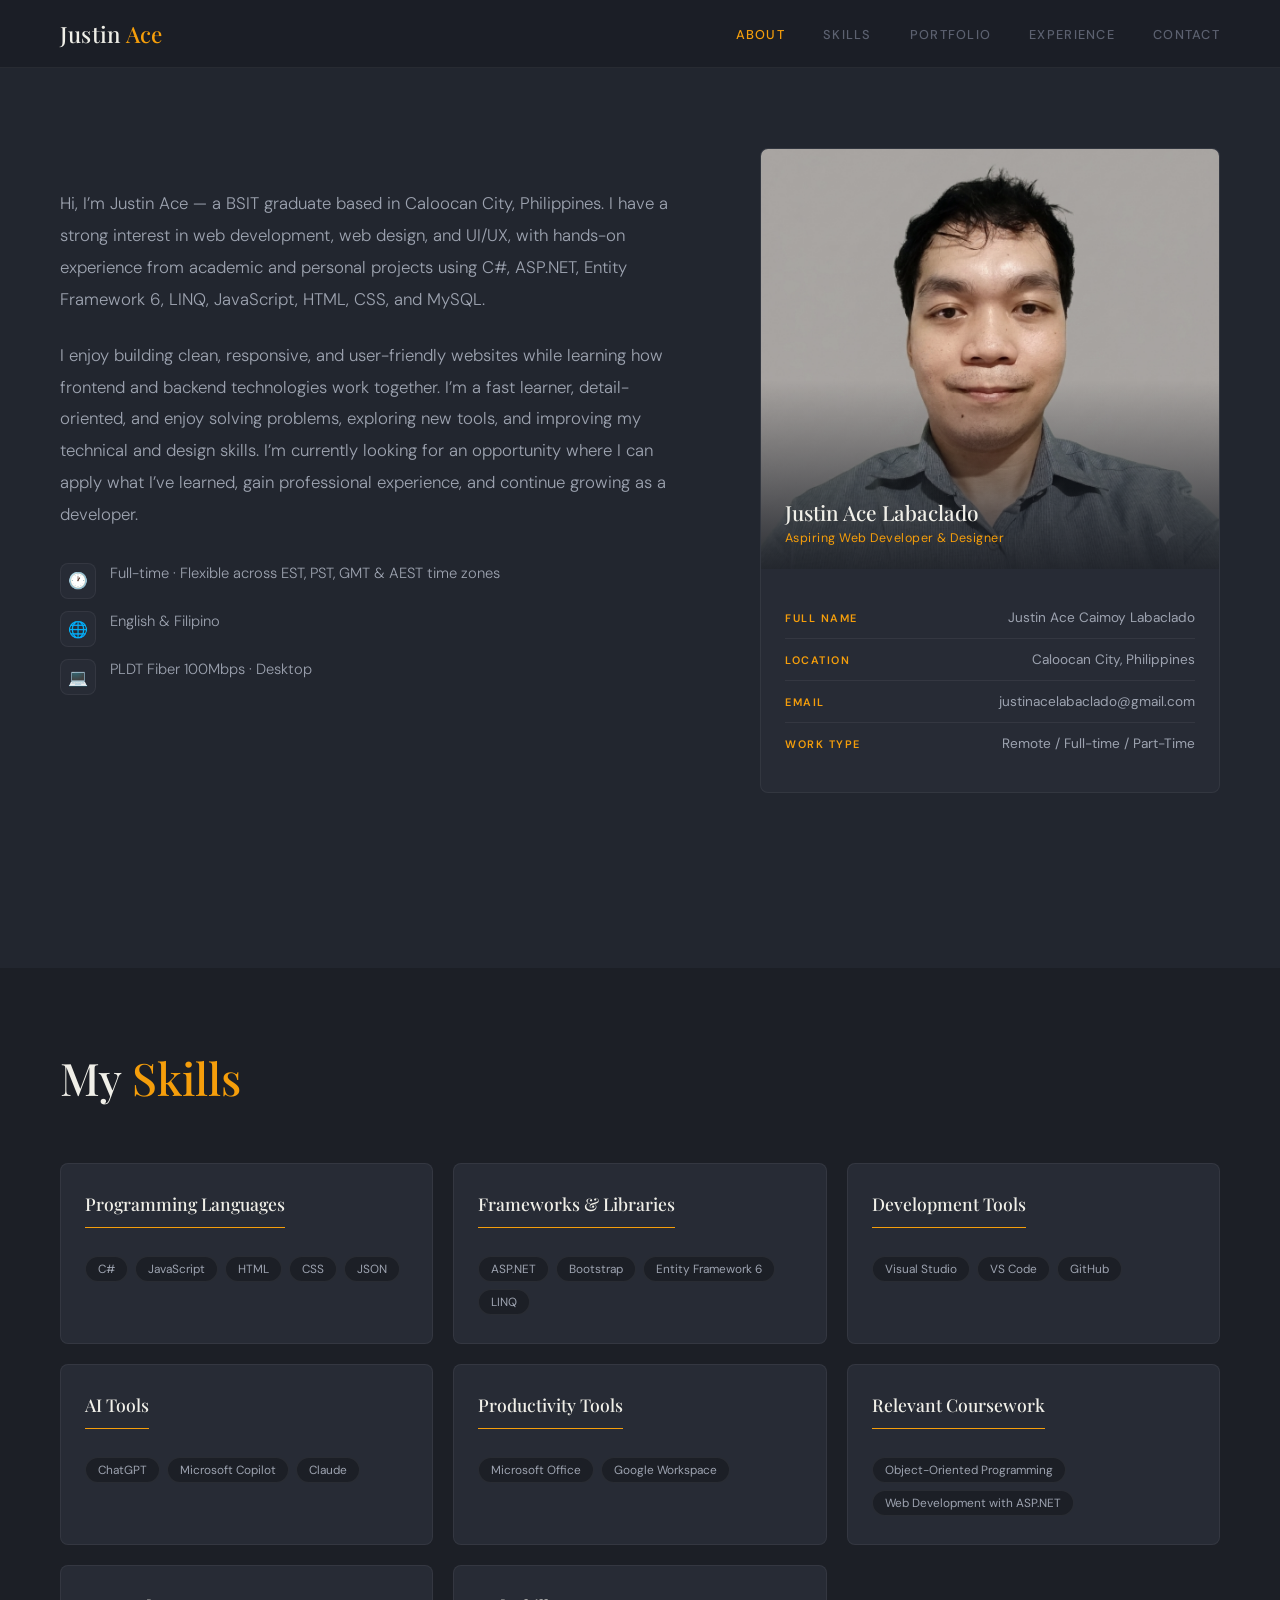
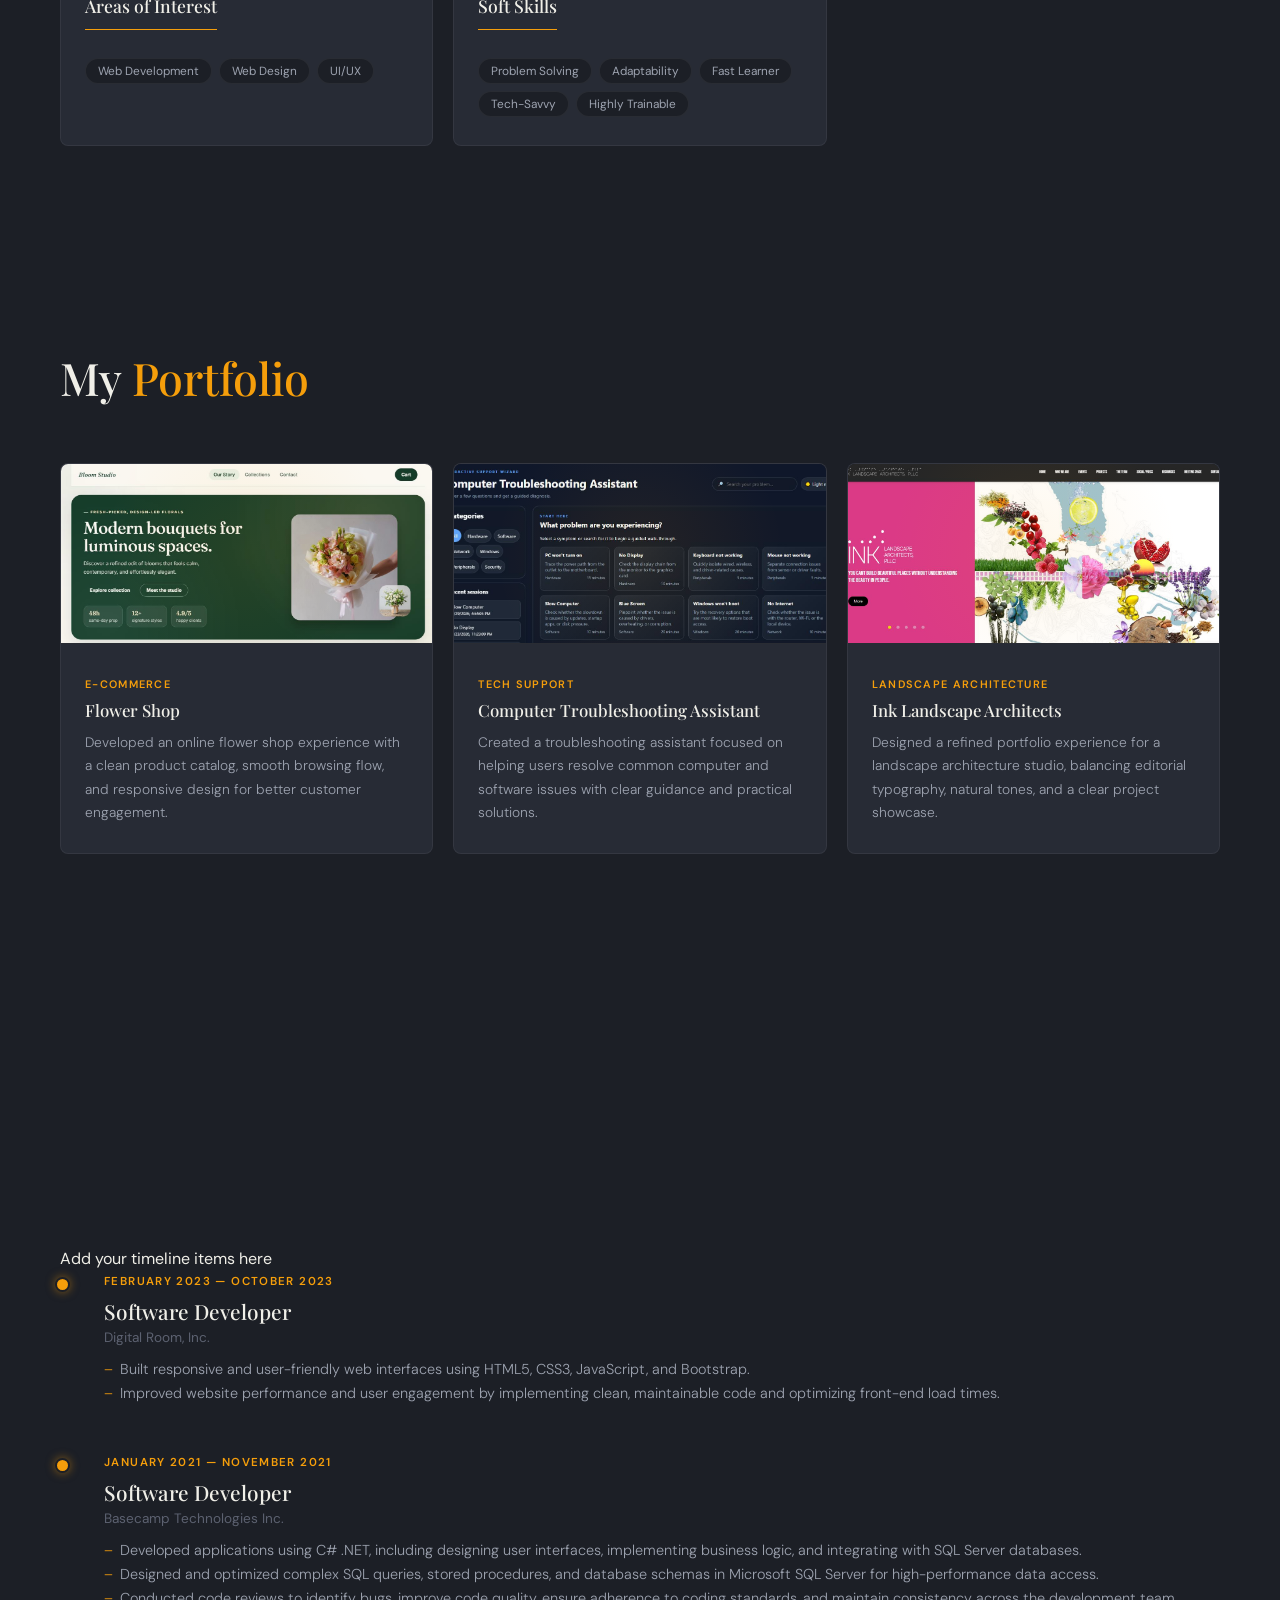
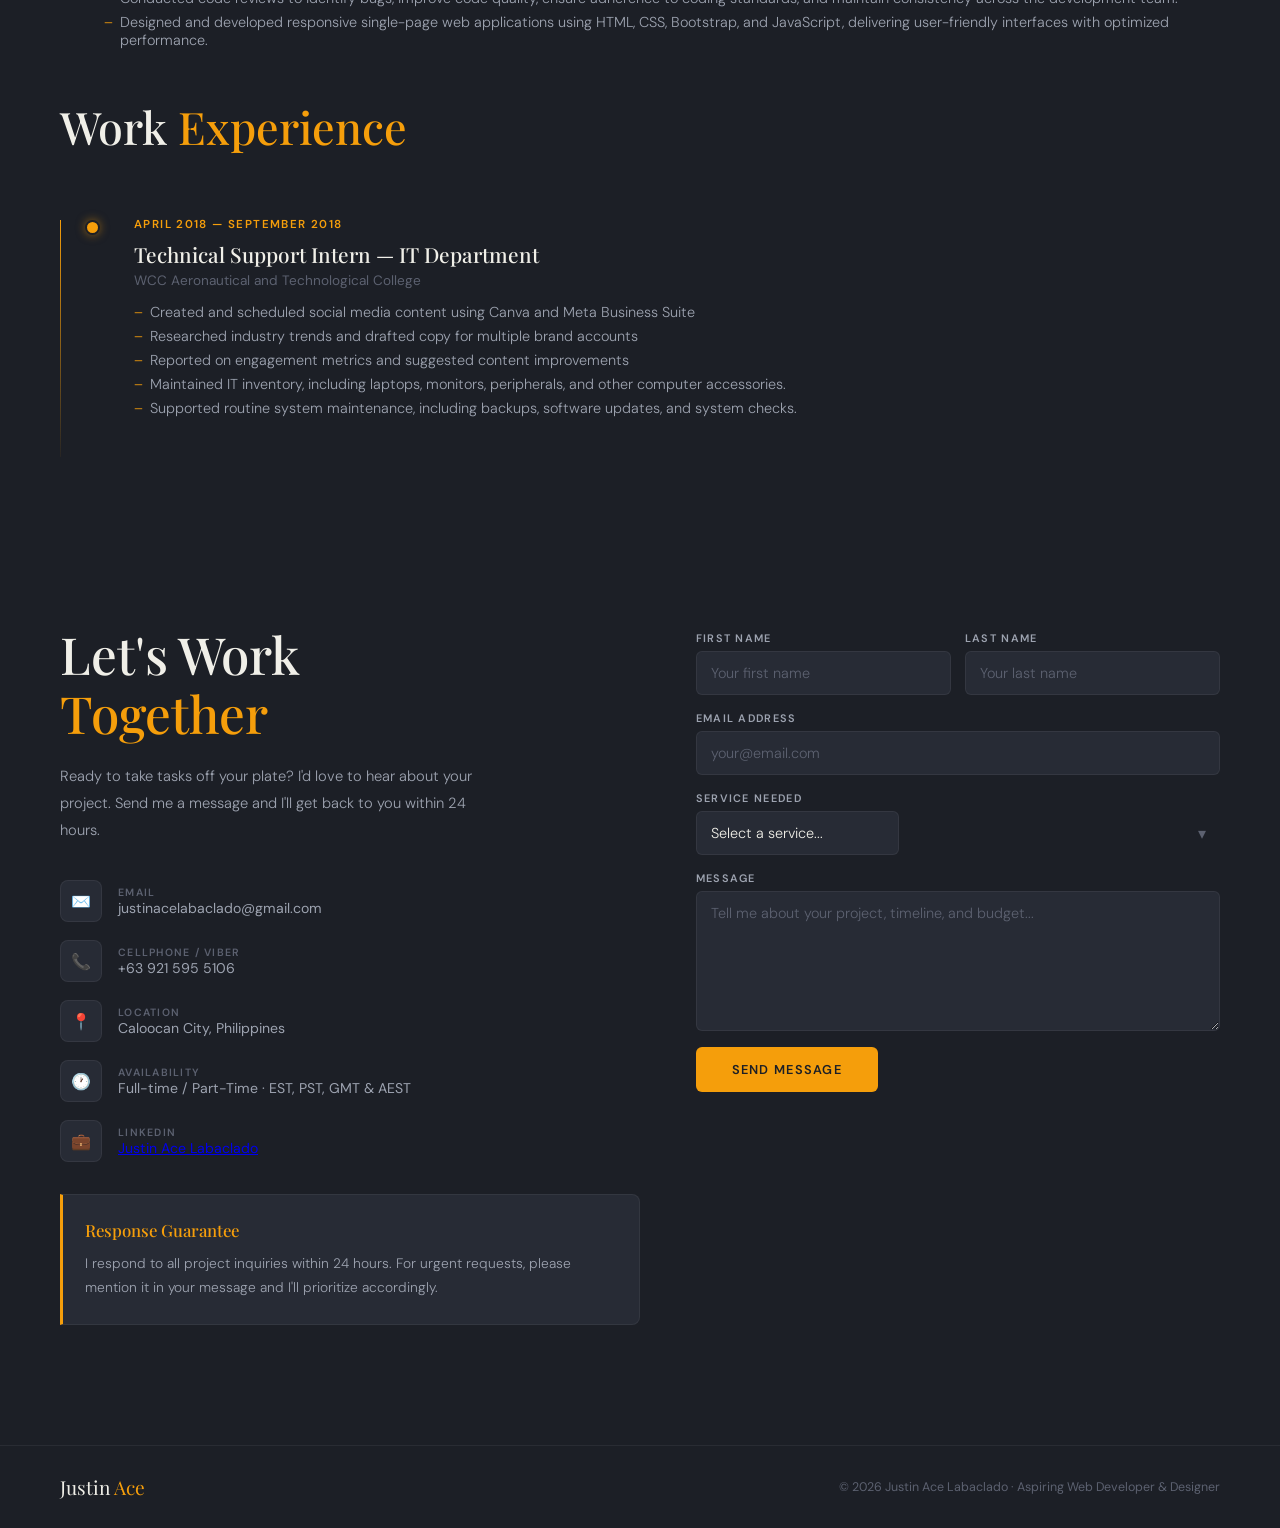
==== commit cb173d12: "Add work experience timeline to index.html Added timeline items for work experience including roles " ====
--- a/index.html
+++ b/index.html
@@ -205,6 +205,27 @@
 
 <!-- EXPERIENCE -->
 <section id="experience">
+  Add your timeline items here 
+    <div class="timeline-item">
+      <div class="timeline-date">February 2023 — October 2023</div>
+      <h3>Software Developer</h3>
+      <div class="timeline-company">Digital Room, Inc.</div>
+      <ul>
+        <li>Built responsive and user-friendly web interfaces using HTML5, CSS3, JavaScript, and Bootstrap.</li>
+        <li>Improved website performance and user engagement by implementing clean, maintainable code and optimizing front-end load times. </li>
+      </ul>
+    </div>
+    <div class="timeline-item">
+      <div class="timeline-date">January 2021 — November 2021</div>
+      <h3>Software Developer</h3>
+      <div class="timeline-company">Basecamp Technologies Inc.</div>
+      <ul>
+        <li>Developed applications using C# .NET, including designing user interfaces, implementing business logic, and integrating with SQL Server databases. </li>
+        <li>Designed and optimized complex SQL queries, stored procedures, and database schemas in Microsoft SQL Server for high-performance data access.</li>
+        <li>Conducted code reviews to identify bugs, improve code quality, ensure adherence to coding standards, and maintain consistency across the development team.</li>
+        <li>Designed and developed responsive single-page web applications using HTML, CSS, Bootstrap, and JavaScript, delivering user-friendly interfaces with optimized performance.</li>
+      </ul>
+    </div>
   <h2 class="section-title">Work <span>Experience</span></h2>
   <div class="timeline">
     <div class="timeline-item">
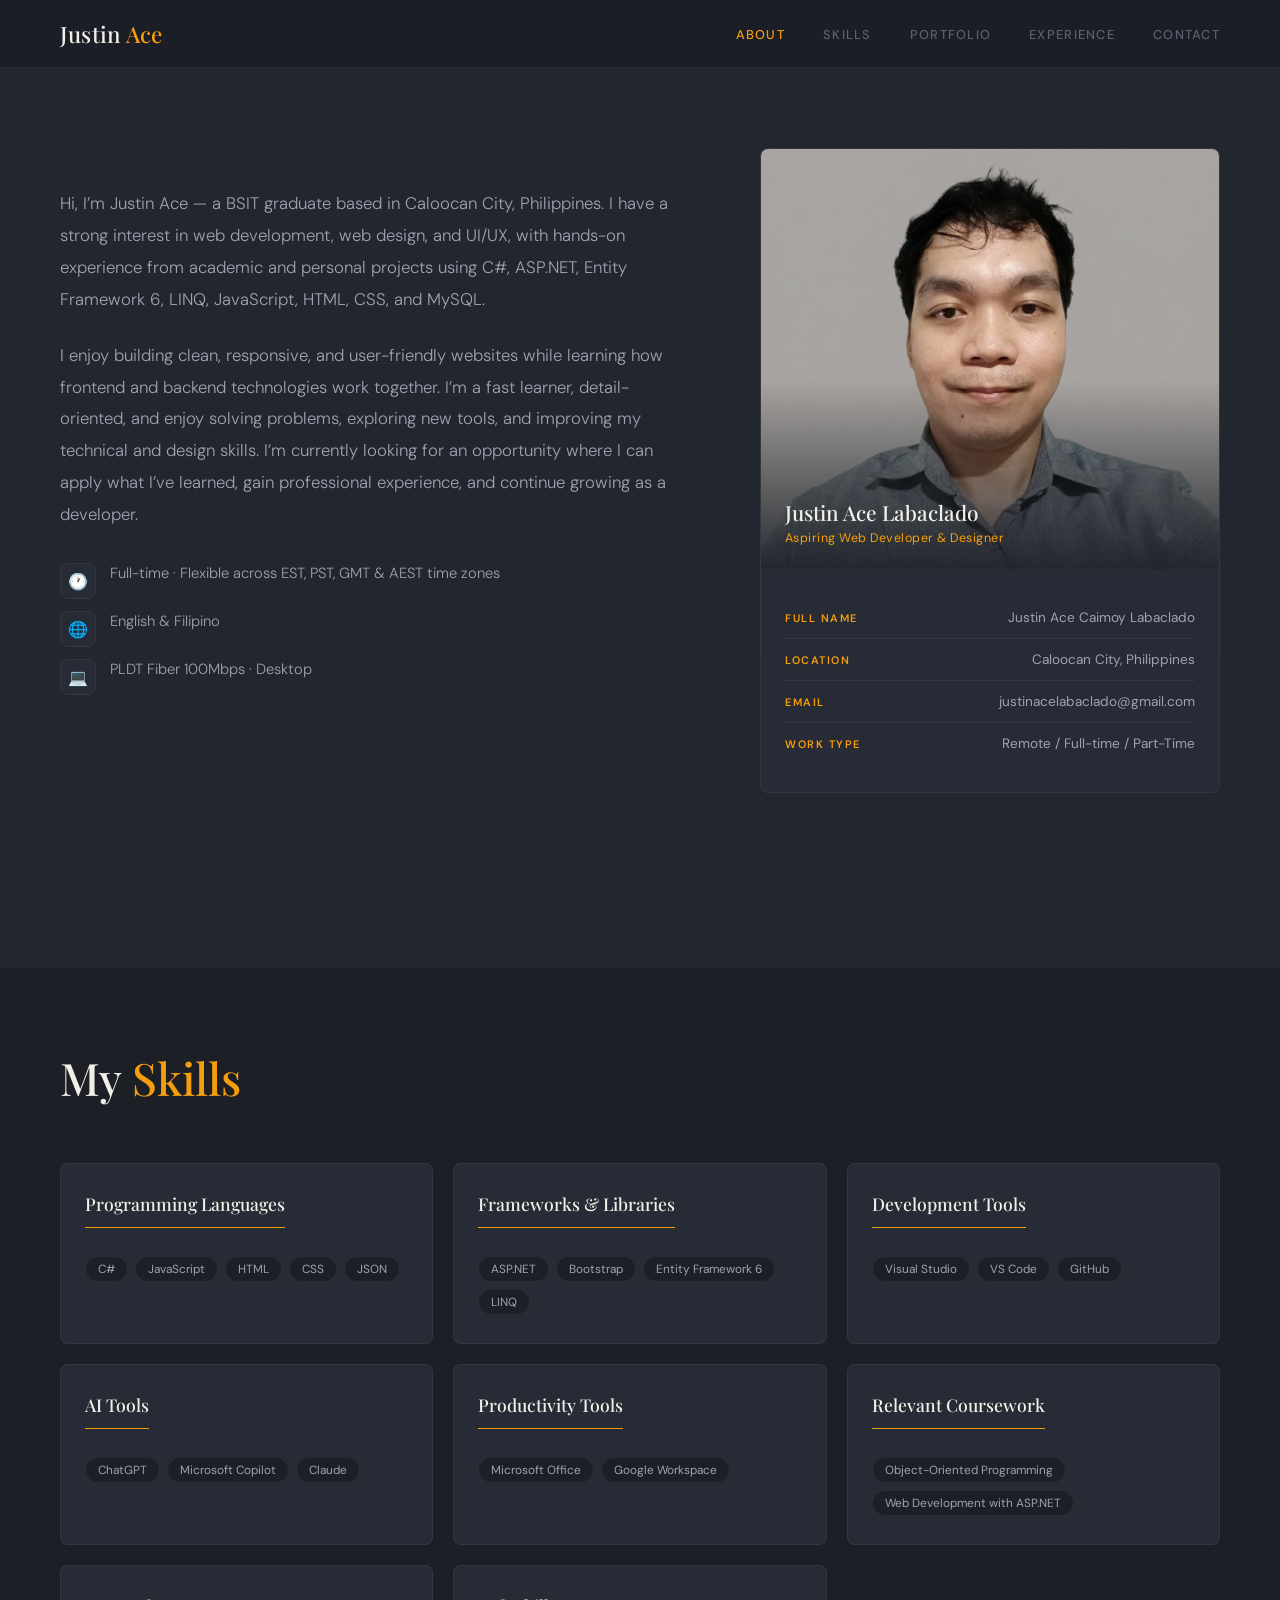
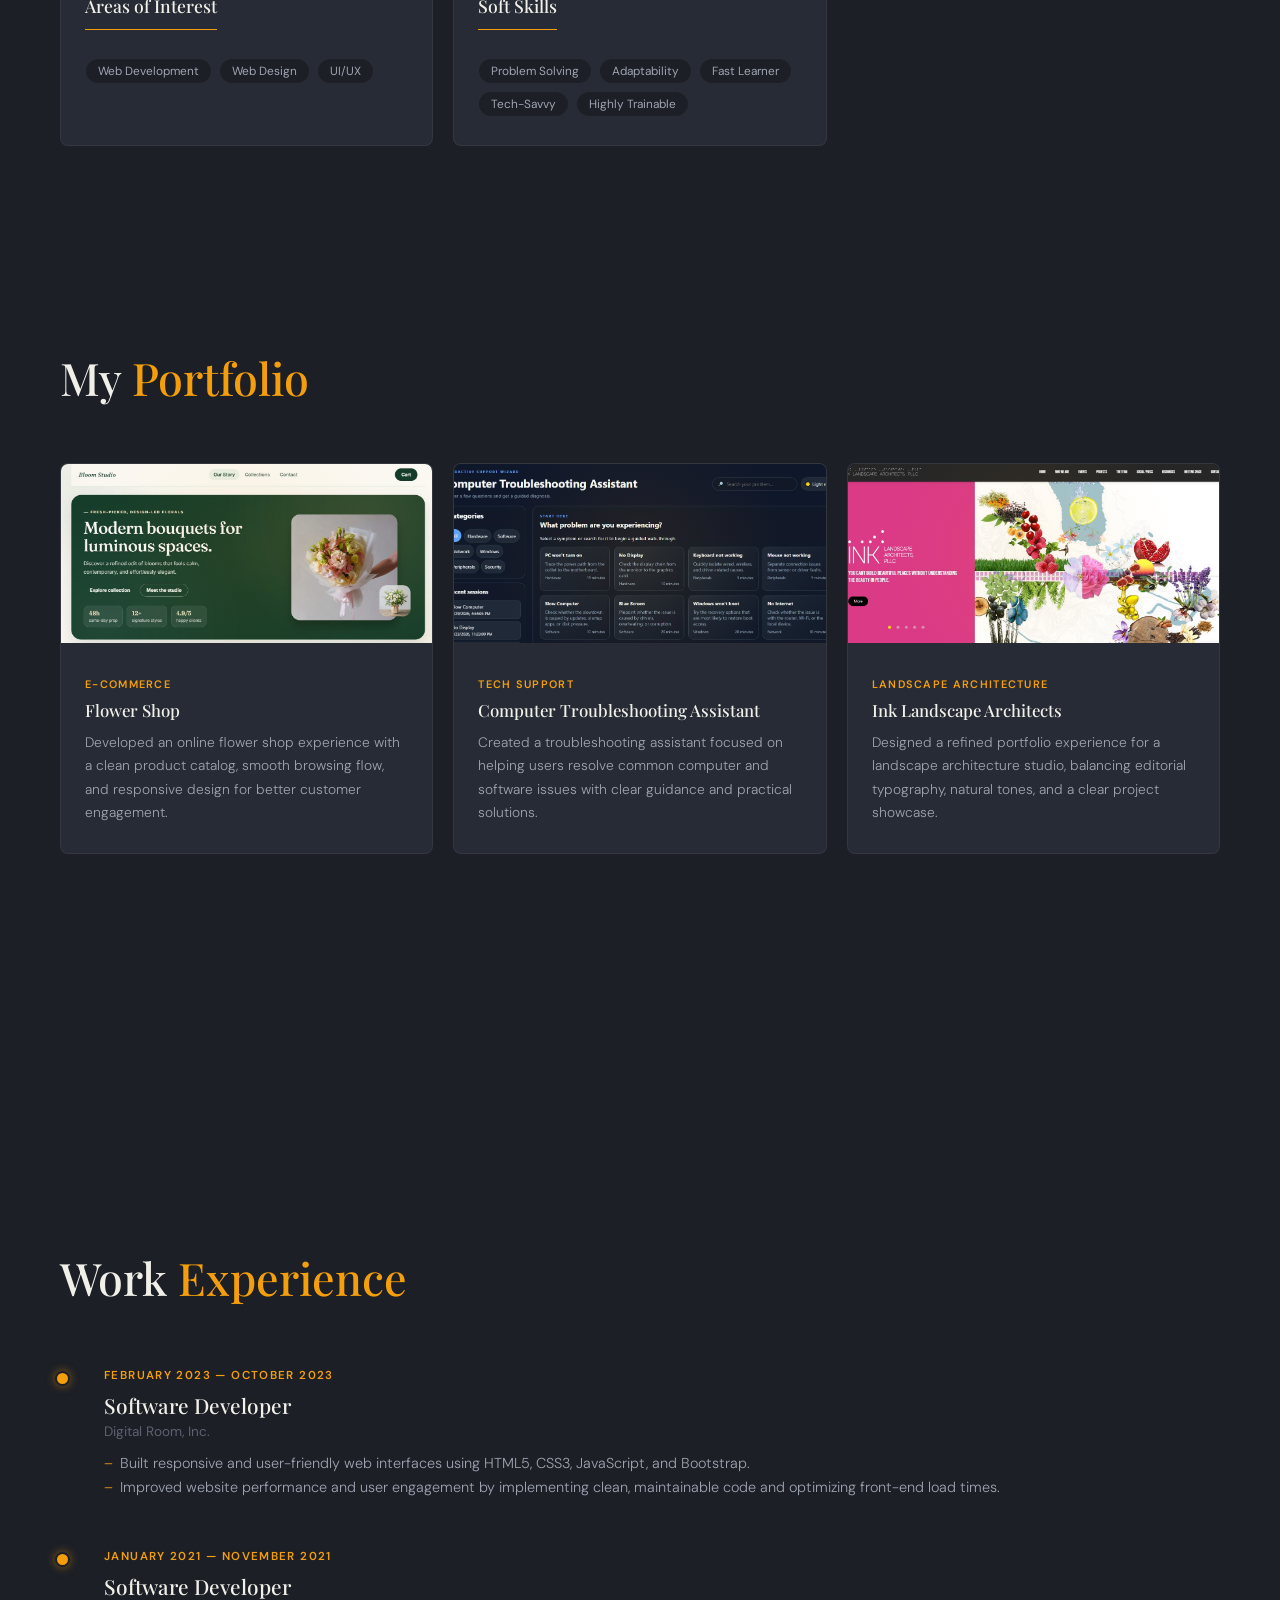
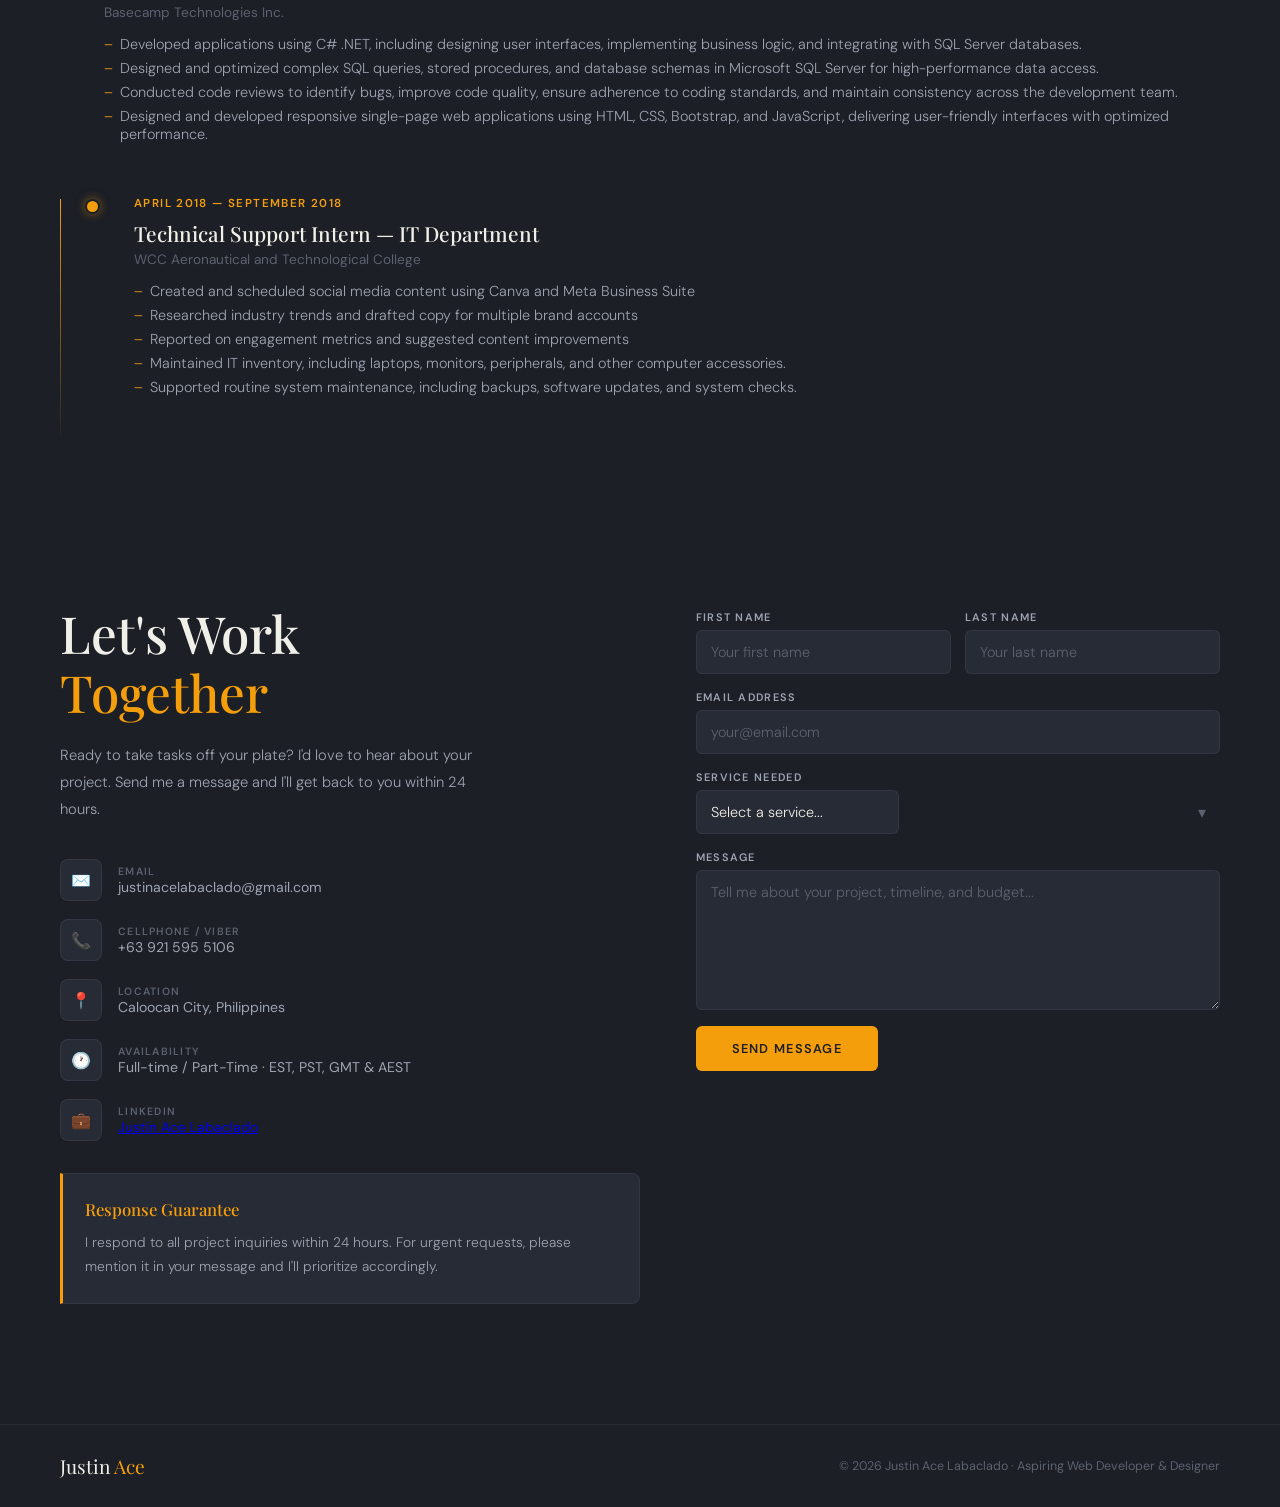
==== commit e6e57425: "Update work experience section in index.html Added a section title for work experience and removed d" ====
--- a/index.html
+++ b/index.html
@@ -205,7 +205,8 @@
 
 <!-- EXPERIENCE -->
 <section id="experience">
-  Add your timeline items here 
+  <h2 class="section-title">Work <span>Experience</span></h2>
+  
     <div class="timeline-item">
       <div class="timeline-date">February 2023 — October 2023</div>
       <h3>Software Developer</h3>
@@ -226,7 +227,6 @@
         <li>Designed and developed responsive single-page web applications using HTML, CSS, Bootstrap, and JavaScript, delivering user-friendly interfaces with optimized performance.</li>
       </ul>
     </div>
-  <h2 class="section-title">Work <span>Experience</span></h2>
   <div class="timeline">
     <div class="timeline-item">
       <div class="timeline-date">April 2018 — September 2018</div>
